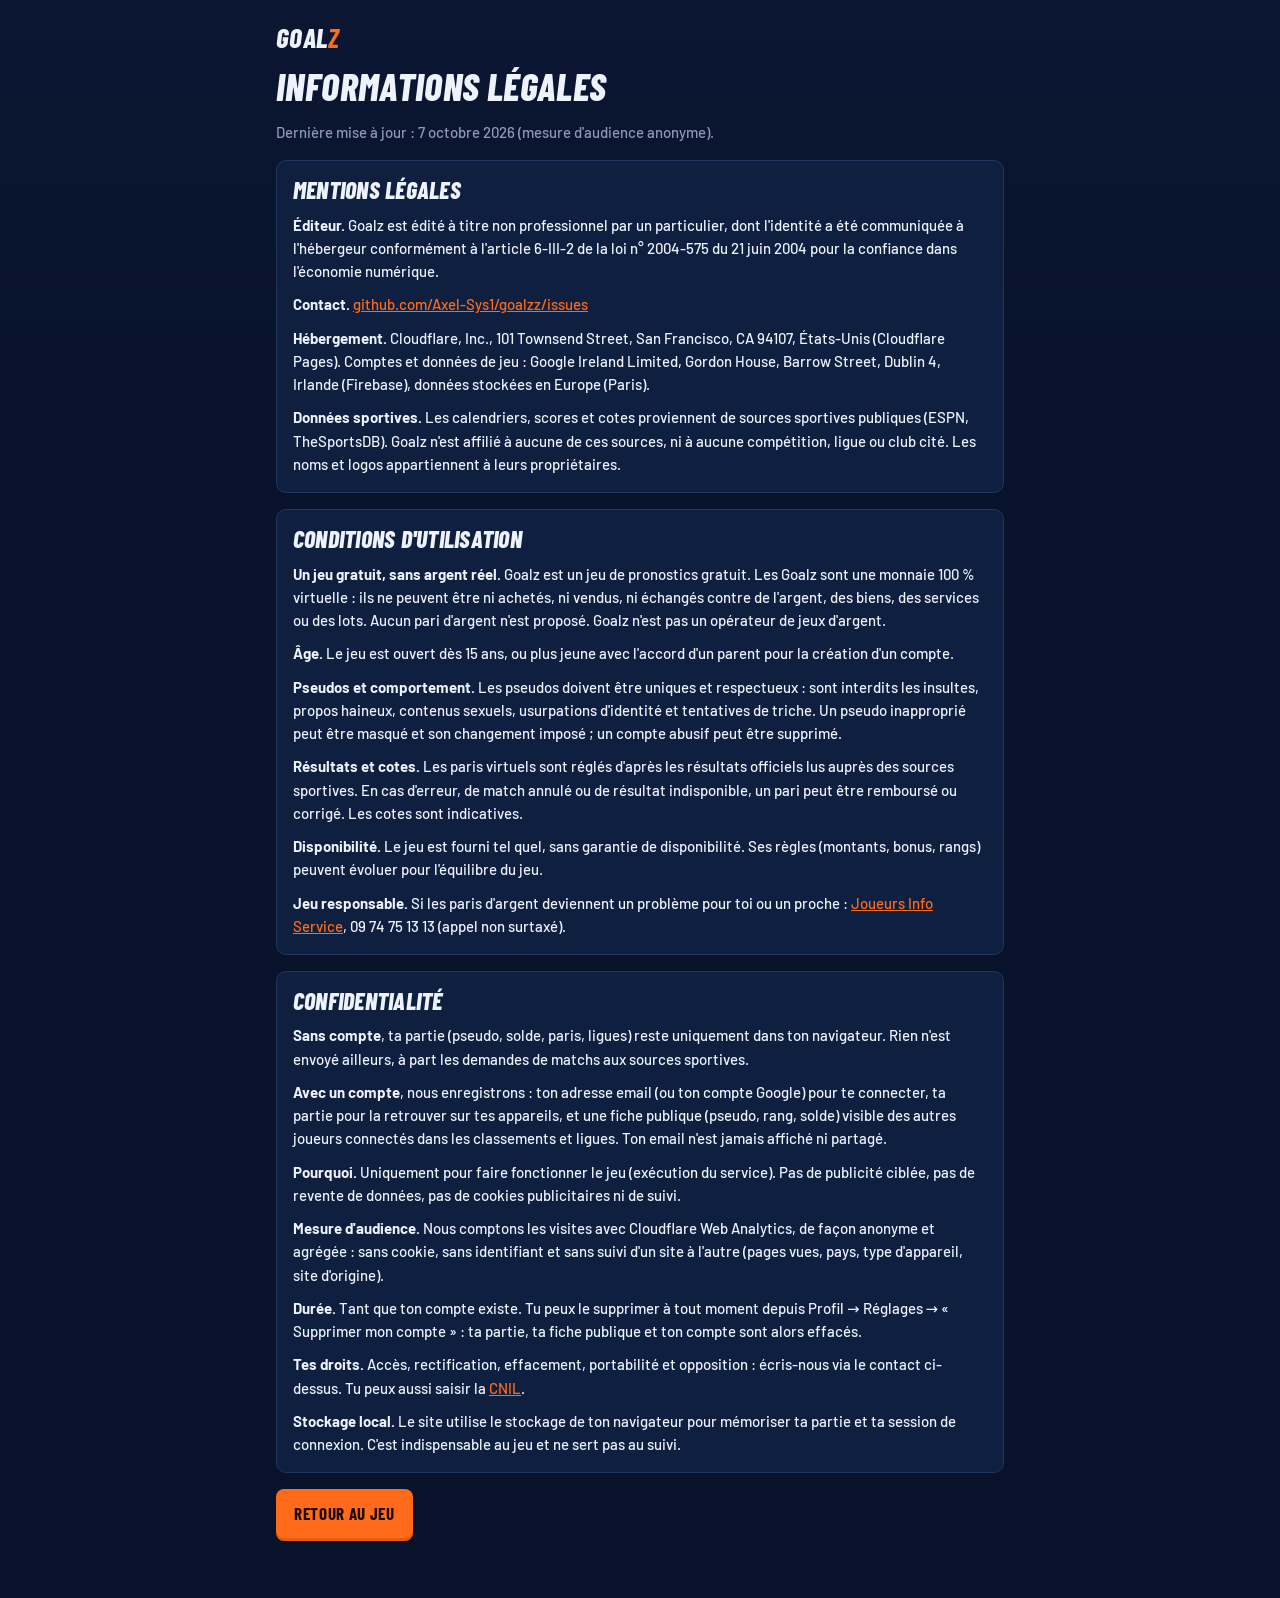
==== legal.html @ facf1507 "Confidentialité : mesure d'audience anonyme (Cloudflare Web Analytics) Co-Authored-By: Claude Opus 5" ====
<!doctype html>
<html lang="fr">
<head>
  <meta charset="utf-8">
  <meta name="viewport" content="width=device-width, initial-scale=1, viewport-fit=cover">
  <meta name="theme-color" content="#08122a">
  <title>Goalz · Mentions légales, conditions et confidentialité</title>
  <meta name="description" content="Mentions légales, conditions d'utilisation et politique de confidentialité de Goalz, le jeu de pronostics sportifs gratuit sans argent réel.">
  <link rel="canonical" href="https://goalzz.pages.dev/legal">
  <link rel="icon" href="icons/icon.svg" type="image/svg+xml">
  <link rel="preconnect" href="https://fonts.googleapis.com">
  <link rel="preconnect" href="https://fonts.gstatic.com" crossorigin>
  <link href="https://fonts.googleapis.com/css2?family=Barlow+Condensed:ital,wght@0,700;0,800;1,800&family=Barlow:wght@400;500;600;700&display=swap" rel="stylesheet">
  <link rel="stylesheet" href="css/styles.css">
</head>
<body>
  <main class="legal-page">
    <a class="logo" href="./" aria-label="Retour au jeu"><span>GOAL<b>Z</b></span></a>

    <h1 class="page-title">Informations légales</h1>
    <p class="muted">Dernière mise à jour : 7 octobre 2026 (mesure d'audience anonyme).</p>

    <section id="mentions" class="card">
      <h2>Mentions légales</h2>
      <p><strong>Éditeur.</strong> Goalz est édité à titre non professionnel par un particulier, dont
        l'identité a été communiquée à l'hébergeur conformément à l'article 6-III-2 de la loi
        n° 2004-575 du 21 juin 2004 pour la confiance dans l'économie numérique.</p>
      <p><strong>Contact.</strong> <a href="https://github.com/Axel-Sys1/goalzz/issues">github.com/Axel-Sys1/goalzz/issues</a></p>
      <p><strong>Hébergement.</strong> Cloudflare, Inc., 101 Townsend Street, San Francisco, CA 94107,
        États-Unis (Cloudflare Pages). Comptes et données de jeu : Google Ireland Limited, Gordon House,
        Barrow Street, Dublin 4, Irlande (Firebase), données stockées en Europe (Paris).</p>
      <p><strong>Données sportives.</strong> Les calendriers, scores et cotes proviennent de sources
        sportives publiques (ESPN, TheSportsDB). Goalz n'est affilié à aucune de ces sources, ni à
        aucune compétition, ligue ou club cité. Les noms et logos appartiennent à leurs propriétaires.</p>
    </section>

    <section id="cgu" class="card">
      <h2>Conditions d'utilisation</h2>
      <p><strong>Un jeu gratuit, sans argent réel.</strong> Goalz est un jeu de pronostics gratuit.
        Les Goalz sont une monnaie 100 % virtuelle : ils ne peuvent être ni achetés, ni vendus, ni
        échangés contre de l'argent, des biens, des services ou des lots. Aucun pari d'argent n'est
        proposé. Goalz n'est pas un opérateur de jeux d'argent.</p>
      <p><strong>Âge.</strong> Le jeu est ouvert dès 15 ans, ou plus jeune avec l'accord d'un
        parent pour la création d'un compte.</p>
      <p><strong>Pseudos et comportement.</strong> Les pseudos doivent être uniques et respectueux :
        sont interdits les insultes, propos haineux, contenus sexuels, usurpations d'identité et
        tentatives de triche. Un pseudo inapproprié peut être masqué et son changement imposé ; un
        compte abusif peut être supprimé.</p>
      <p><strong>Résultats et cotes.</strong> Les paris virtuels sont réglés d'après les résultats
        officiels lus auprès des sources sportives. En cas d'erreur, de match annulé ou de résultat
        indisponible, un pari peut être remboursé ou corrigé. Les cotes sont indicatives.</p>
      <p><strong>Disponibilité.</strong> Le jeu est fourni tel quel, sans garantie de disponibilité.
        Ses règles (montants, bonus, rangs) peuvent évoluer pour l'équilibre du jeu.</p>
      <p><strong>Jeu responsable.</strong> Si les paris d'argent deviennent un problème pour toi ou un
        proche : <a href="https://www.joueurs-info-service.fr">Joueurs Info Service</a>, 09 74 75 13 13
        (appel non surtaxé).</p>
    </section>

    <section id="confidentialite" class="card">
      <h2>Confidentialité</h2>
      <p><strong>Sans compte</strong>, ta partie (pseudo, solde, paris, ligues) reste uniquement dans
        ton navigateur. Rien n'est envoyé ailleurs, à part les demandes de matchs aux sources sportives.</p>
      <p><strong>Avec un compte</strong>, nous enregistrons : ton adresse email (ou ton compte Google)
        pour te connecter, ta partie pour la retrouver sur tes appareils, et une fiche publique
        (pseudo, rang, solde) visible des autres joueurs connectés dans les classements et ligues.
        Ton email n'est jamais affiché ni partagé.</p>
      <p><strong>Pourquoi.</strong> Uniquement pour faire fonctionner le jeu (exécution du service).
        Pas de publicité ciblée, pas de revente de données, pas de cookies publicitaires ni de suivi.</p>
      <p><strong>Mesure d'audience.</strong> Nous comptons les visites avec Cloudflare Web Analytics,
        de façon anonyme et agrégée : sans cookie, sans identifiant et sans suivi d'un site à l'autre
        (pages vues, pays, type d'appareil, site d'origine).</p>
      <p><strong>Durée.</strong> Tant que ton compte existe. Tu peux le supprimer à tout moment depuis
        Profil → Réglages → « Supprimer mon compte » : ta partie, ta fiche publique et ton compte
        sont alors effacés.</p>
      <p><strong>Tes droits.</strong> Accès, rectification, effacement, portabilité et opposition :
        écris-nous via le contact ci-dessus. Tu peux aussi saisir la
        <a href="https://www.cnil.fr">CNIL</a>.</p>
      <p><strong>Stockage local.</strong> Le site utilise le stockage de ton navigateur pour
        mémoriser ta partie et ta session de connexion. C'est indispensable au jeu et ne sert pas au
        suivi.</p>
    </section>

    <p><a class="btn btn-primary" href="./">Retour au jeu</a></p>
  </main>
</body>
</html>
---- css/styles.css ----
/* ===========================================================
   GOALZ · thème violet & jaune, mobile d'abord
   =========================================================== */
:root {
  --bg: #08122a;
  --bg-2: #0b1733;
  --surface: #0f1f40;
  --surface-2: #15284f;
  --surface-3: #1c335f;
  --line: #20365f;
  --line-2: #2d4a7c;
  --text: #edf2fb;
  --muted: #8a9abb;
  --placeholder: #5f7299;
  --accent: #ff6b1a;
  --accent-2: #e85a0c;
  --accent-hover: #ff8746;
  --accent-ink: #1a0800;
  --accent-rgb: 255, 107, 26;
  --accent-soft: rgba(var(--accent-rgb), 0.14);
  --live: #ff3d5a;
  --live-soft: rgba(255, 61, 90, 0.13);
  --info: #5aa8ff;
  --info-soft: rgba(90, 168, 255, 0.13);
  --orange: var(--live);
  --orange-ink: #ffffff;
  --orange-soft: var(--live-soft);
  --green: #3ddc84;
  --red: #ff4d63;
  --red-soft: rgba(255, 77, 99, 0.12);
  --gold: #ffc83d;
  --radius: 10px;
  --radius-sm: 6px;
  --display: 'Barlow Condensed', 'Arial Narrow', system-ui, sans-serif;
  --body: 'Barlow', system-ui, -apple-system, 'Segoe UI', sans-serif;
  --nav-h: 66px;
  --safe-b: env(safe-area-inset-bottom, 0px);
  --ease-out: cubic-bezier(0.2, 0.9, 0.3, 1);
  --ease-back: cubic-bezier(0.3, 1.5, 0.5, 1);
  color-scheme: dark;
}

* { box-sizing: border-box; }
html { -webkit-text-size-adjust: 100%; }
body {
  margin: 0;
  background: var(--bg);
  /* lignes de terrain très discrètes, façon habillage TV */
  background-image:
    linear-gradient(180deg, var(--bg-2), var(--bg) 420px),
    repeating-linear-gradient(-60deg, transparent 0 22px, rgba(255, 255, 255, 0.012) 22px 23px);
  background-attachment: fixed;
  color: var(--text);
  font: 15px/1.45 var(--body);
  font-weight: 500;
  -webkit-font-smoothing: antialiased;
  min-height: 100vh;
}
button, input { font: inherit; color: inherit; }
button { cursor: pointer; }
a { color: inherit; text-decoration: none; }
h1, h2, h3 { font-family: var(--display); font-weight: 800; letter-spacing: 0.01em; margin: 0; line-height: 1.05; }
p { margin: 0; }
svg { flex-shrink: 0; }
.muted { color: var(--muted); }
.grow { flex: 1; min-width: 0; }
.sr-only { position: absolute; width: 1px; height: 1px; overflow: hidden; clip: rect(0 0 0 0); white-space: nowrap; }
.gain { color: var(--green); }
.loss { color: var(--red); }
.eyebrow { font-size: 12px; font-weight: 700; letter-spacing: 0.12em; text-transform: uppercase; color: var(--muted); }
:focus-visible { outline: 2px solid var(--accent); outline-offset: 2px; }

.coin { width: 22px; height: 22px; display: inline-block; vertical-align: middle; filter: drop-shadow(0 1px 2px rgba(0, 0, 0, 0.4)); }
.coin-sm { width: 16px; height: 16px; }
.coin-xs { width: 13px; height: 13px; }

/* ---------- Boutons ---------- */
.btn {
  display: inline-flex; align-items: center; justify-content: center; gap: 8px;
  border: 0; border-radius: 8px; padding: 11px 18px;
  font-weight: 700; font-size: 15px; letter-spacing: 0.01em; transition: transform 0.12s, box-shadow 0.2s, background 0.2s, opacity 0.2s;
}
.btn:active:not(:disabled) { transform: scale(0.97); }
.btn:disabled { opacity: 0.45; cursor: not-allowed; }
.btn svg { width: 18px; height: 18px; }
.btn-primary { background: var(--accent); color: var(--accent-ink); box-shadow: 0 3px 0 var(--accent-2); text-transform: uppercase; font-family: var(--display); font-size: 17px; letter-spacing: 0.04em; }
.btn-primary:active:not(:disabled) { transform: translateY(2px); box-shadow: 0 1px 0 var(--accent-2); }
.btn-primary:hover:not(:disabled) { background: var(--accent-hover); }
.btn-ghost { background: var(--surface-2); border: 1px solid var(--line); }
.btn-ghost:hover { background: var(--surface-3); }
.btn-lg { padding: 14px 22px; font-size: 19px; border-radius: 9px; }
.btn-block { width: 100%; }
.link-btn {
  display: inline-flex; align-items: center; gap: 6px; background: none; border: 0; padding: 6px 8px;
  color: var(--accent); font-weight: 600; font-size: 13px; border-radius: 8px;
}
.link-btn svg { width: 15px; height: 15px; }
.link-btn:hover { background: var(--accent-soft); }
.link-btn.danger { color: var(--red); }
.link-btn.danger:hover { background: var(--red-soft); }
.icon-btn { display: grid; place-items: center; width: 32px; height: 32px; border-radius: 8px; border: 0; background: transparent; color: var(--muted); }
.icon-btn:hover { background: var(--surface-3); color: var(--text); }
.icon-btn svg { width: 18px; height: 18px; }

input {
  width: 100%; background: var(--bg-2); border: 1px solid var(--line); border-radius: 8px;
  padding: 12px 14px; outline: none; transition: border-color 0.2s, box-shadow 0.2s;
}
input:focus { border-color: var(--accent); box-shadow: 0 0 0 3px var(--accent-soft); }
input::placeholder { color: var(--placeholder); }

.card { background: var(--surface); border: 1px solid var(--line); border-radius: var(--radius); padding: 16px; }

/* ---------- En-tête ---------- */
.topbar { position: sticky; top: env(safe-area-inset-top, 0px); z-index: 30; background: rgba(8, 18, 42, 0.94); border-bottom: 2px solid var(--accent); }
@supports (backdrop-filter: blur(10px)) { .topbar { background: rgba(8, 18, 42, 0.82); backdrop-filter: blur(12px); } }
.topbar-inner { max-width: 1160px; margin: 0 auto; display: flex; align-items: center; gap: 16px; padding: 10px 16px; }
.logo { display: flex; align-items: center; gap: 6px; font: italic 800 27px/1 var(--display); letter-spacing: 0.03em; }
.logo svg { width: 26px; height: 26px; color: var(--accent); }
.logo b { color: var(--accent); }
.top-right { margin-left: auto; display: flex; align-items: center; gap: 10px; }
.balance {
  position: relative; display: flex; align-items: center; gap: 7px;
  background: var(--surface-2); border: 1px solid var(--line); border-radius: 8px;
  padding: 5px 12px 5px 7px; font: 700 20px/1 var(--display); letter-spacing: 0.02em;
  font-variant-numeric: tabular-nums;
}
.balance.up { animation: pulse-up 0.9s ease; }
.balance.down { animation: pulse-down 0.6s ease; }
@keyframes pulse-up {
  0% { box-shadow: 0 0 0 0 rgba(var(--accent-rgb), 0.7); border-color: var(--accent); }
  40% { transform: scale(1.08); }
  100% { box-shadow: 0 0 0 14px rgba(var(--accent-rgb), 0); transform: scale(1); }
}
@keyframes pulse-down { 30% { transform: scale(0.95); border-color: var(--line); } }
.float-delta {
  position: absolute; right: 12px; top: 100%; font: 800 18px/1 var(--display); pointer-events: none;
  animation: float-up 1.4s ease forwards;
}
.float-delta.pos { color: var(--green); }
.float-delta.neg { color: var(--muted); }
@keyframes float-up { 0% { opacity: 0; transform: translateY(0); } 15% { opacity: 1; } 100% { opacity: 0; transform: translateY(26px); } }

.bonus-btn {
  position: relative; width: 40px; height: 40px; display: grid; place-items: center;
  border-radius: 8px; border: 1px solid var(--line); background: var(--surface-2); color: var(--muted);
}
.bonus-btn svg { width: 20px; height: 20px; }
.bonus-btn .bonus-dot { display: none; }
.bonus-btn.available { color: var(--gold); border-color: rgba(255, 200, 61, 0.45); animation: wiggle 2.6s ease-in-out infinite; }
.bonus-btn.available .bonus-dot {
  display: block; position: absolute; top: 6px; right: 6px; width: 8px; height: 8px; border-radius: 50%;
  background: var(--orange); box-shadow: 0 0 0 2px var(--surface-2);
}
@keyframes wiggle { 0%, 88%, 100% { transform: rotate(0); } 91% { transform: rotate(-12deg); } 94% { transform: rotate(10deg); } 97% { transform: rotate(-6deg); } }

.freebar {
  text-align: center; font-size: 11px; font-weight: 700; letter-spacing: 0.08em; text-transform: uppercase; color: var(--muted);
  background: var(--bg); padding: 4px 12px;
}

/* ---------- Navigation ---------- */
.nav-top { display: none; }
.nav-bottom {
  position: fixed; left: 0; right: 0; bottom: 0; z-index: 30;
  display: grid; grid-template-columns: repeat(5, 1fr);
  background: rgba(8, 18, 42, 0.97); border-top: 1px solid var(--line);
  padding-bottom: var(--safe-b); height: calc(var(--nav-h) + var(--safe-b));
}
.nav-item {
  display: flex; flex-direction: column; align-items: center; justify-content: center; gap: 4px;
  position: relative; font-size: 11px; font-weight: 700; letter-spacing: 0.04em; text-transform: uppercase; color: var(--muted); transition: color 0.2s;
}
.nav-bottom .nav-item::before {
  content: ''; position: absolute; top: 0; left: 28%; right: 28%; height: 3px; border-radius: 0 0 3px 3px;
  background: var(--accent); transform: scaleX(0); transition: transform 0.25s var(--ease-out);
}
.nav-bottom .nav-item.active::before { transform: scaleX(1); }
.nav-item.active { color: var(--accent); }
.nav-icon { position: relative; display: grid; place-items: center; }
.nav-icon svg { width: 22px; height: 22px; }
.nav-icon.bump { animation: nav-bump 0.45s var(--ease-back); }
@keyframes nav-bump { 40% { transform: scale(1.35) rotate(-8deg); } }
.nav-badge {
  position: absolute; top: -6px; right: -10px; min-width: 18px; height: 18px; padding: 0 5px;
  border-radius: 999px; background: var(--accent); color: var(--accent-ink); font-size: 11px; font-weight: 800;
  display: grid; place-items: center; animation: pop 0.35s cubic-bezier(0.3, 1.6, 0.5, 1);
}
@keyframes pop { from { transform: scale(0.3); } to { transform: scale(1); } }

/* ---------- Mise en page ---------- */
.layout {
  max-width: 1160px; margin: 0 auto; padding: 18px 16px calc(var(--nav-h) + var(--safe-b) + 90px);
  display: grid; gap: 24px; grid-template-columns: minmax(0, 1fr);
}
.aside { display: none; }
.content > * + * { margin-top: 16px; }

.greeting h1 { font: italic 800 34px/1 var(--display); text-transform: uppercase; letter-spacing: 0.01em; }
.greeting h1 b { color: var(--accent); }
.greeting p { margin-top: 4px; }
.page-title { font: italic 800 38px/1 var(--display); text-transform: uppercase; }
.section-title { display: flex; align-items: center; gap: 10px; font: italic 800 22px/1 var(--display); text-transform: uppercase; letter-spacing: 0.02em; margin-top: 26px !important; }
.section-title::before { content: ''; width: 4px; height: 18px; background: var(--accent); transform: skewX(-14deg); }
.section-title:has(.live-dot)::before { display: none; }
.section-row { display: flex; align-items: center; justify-content: space-between; margin-top: 26px !important; }
.section-row .section-title { margin-top: 0 !important; }
.live-dot { width: 9px; height: 9px; border-radius: 50%; background: var(--live); box-shadow: 0 0 0 0 var(--live); animation: live 1.4s infinite; }
@keyframes live { 0% { box-shadow: 0 0 0 0 rgba(255, 61, 90, 0.7); } 100% { box-shadow: 0 0 0 10px rgba(255, 61, 90, 0); } }

/* ---------- Bonus ---------- */
.bonus-card {
  width: 100%; display: flex; align-items: center; gap: 14px; text-align: left;
  padding: 14px 16px; border-radius: var(--radius); border: 1px solid rgba(var(--accent-rgb), 0.45);
  background: linear-gradient(100deg, rgba(var(--accent-rgb), 0.2), var(--surface) 65%);
  position: relative; overflow: hidden;
}
.bonus-card::after {
  content: ''; position: absolute; inset: 0; transform: translateX(-100%);
  background: linear-gradient(100deg, transparent 30%, rgba(255, 255, 255, 0.12) 50%, transparent 70%);
  animation: shine 3.2s ease-in-out infinite;
}
@keyframes shine { 60%, 100% { transform: translateX(100%); } }
.bonus-card strong { display: block; font-size: 15px; }
.bonus-card .muted { font-size: 13px; }
.bonus-gift { width: 44px; height: 44px; border-radius: 8px; display: grid; place-items: center; background: var(--accent); color: var(--accent-ink); }
.bonus-amount { font: 800 22px/1 var(--display); color: var(--gold); display: flex; align-items: center; gap: 5px; }

/* ---------- Filtres ---------- */
.chips { display: flex; gap: 8px; overflow-x: auto; padding: 2px 0 4px; scrollbar-width: none; }
.chips::-webkit-scrollbar { display: none; }
.chip {
  flex-shrink: 0; display: inline-flex; align-items: center; gap: 7px; padding: 8px 14px;
  border-radius: 7px; border: 1px solid var(--line); background: var(--surface); font-weight: 700; font-size: 14px;
  transition: background 0.2s, border-color 0.2s, color 0.2s, transform 0.15s;
}
.chip:hover { border-color: var(--line-2); }
.chip.active { background: var(--accent); border-color: var(--accent); color: var(--accent-ink); animation: pop 0.25s var(--ease-back); }
.chip:active { transform: scale(0.95); }
.chip-count { font-size: 12px; opacity: 0.65; }

/* ---------- Cartes de match ---------- */
.match-grid { display: grid; gap: 12px; grid-template-columns: minmax(0, 1fr); }
.match {
  position: relative; background: var(--surface); border: 1px solid var(--line); border-radius: var(--radius); padding: 14px;
  transition: border-color 0.2s, transform 0.2s var(--ease-out), box-shadow 0.2s;
}
.match::before {
  content: ''; position: absolute; left: -1px; top: 12px; bottom: 12px; width: 3px; border-radius: 0 3px 3px 0;
  background: var(--accent); transform: scaleY(0); transition: transform 0.25s var(--ease-out);
}
.match:hover { border-color: var(--line-2); }
.match.has-pick { border-color: rgba(var(--accent-rgb), 0.55); }
.match.has-pick::before { transform: scaleY(1); }
@media (hover: hover) { .match-upcoming:hover { transform: translateY(-2px); box-shadow: 0 10px 24px -14px rgba(0, 0, 0, 0.7); } }
@keyframes rise { from { opacity: 0; transform: translateY(10px); } to { opacity: 1; transform: none; } }
.enter .match, .enter .bet, .enter .slip-item, .enter .rank-row, .enter .badge, .enter .featured { animation: rise 0.4s var(--ease-out) both; }
.enter .match-grid > :nth-child(2), .enter .rank-list > :nth-child(2), .enter .bet-list > :nth-child(2) { animation-delay: 0.04s; }
.enter .match-grid > :nth-child(3), .enter .rank-list > :nth-child(3), .enter .bet-list > :nth-child(3) { animation-delay: 0.08s; }
.enter .match-grid > :nth-child(n+4), .enter .rank-list > :nth-child(n+4), .enter .bet-list > :nth-child(n+4) { animation-delay: 0.12s; }
.match-live { border-color: rgba(255, 61, 90, 0.4); background: linear-gradient(180deg, var(--live-soft), var(--surface) 55%); }
.match-finished { opacity: 0.85; }
.match-head { display: flex; justify-content: space-between; align-items: center; gap: 10px; font-size: 12px; margin-bottom: 10px; }
.comp { color: var(--muted); font-weight: 600; white-space: nowrap; overflow: hidden; text-overflow: ellipsis; }
.kick { color: var(--text); font-weight: 600; font-variant-numeric: tabular-nums; white-space: nowrap; }
.live-pill, .done-pill, .status-pill {
  font-size: 10px; font-weight: 800; letter-spacing: 0.08em; padding: 3px 8px; border-radius: 4px; white-space: nowrap; text-transform: uppercase;
}
.live-pill { background: var(--live); color: #fff; animation: blink 1.6s ease-in-out infinite; }
@keyframes blink { 50% { opacity: 0.55; } }
.done-pill { background: var(--surface-3); color: var(--muted); }
.match-body { display: flex; align-items: center; gap: 12px; margin-bottom: 12px; }
.teams { flex: 1; min-width: 0; display: grid; gap: 7px; }
.team { display: flex; align-items: center; gap: 9px; font-weight: 600; font-size: 15px; }
.team span { white-space: nowrap; overflow: hidden; text-overflow: ellipsis; }
.team .dot { width: 10px; height: 10px; border-radius: 3px; flex-shrink: 0; box-shadow: 0 0 0 2px rgba(255, 255, 255, 0.06); }
.match-finished .team { color: var(--muted); }
.match-finished .team.is-winner { color: var(--text); }
.score { display: grid; gap: 7px; font: 800 20px/1 var(--display); text-align: right; font-variant-numeric: tabular-nums; }
.score-tennis { font: 700 15px/1.2 var(--display); color: var(--text); max-width: 45%; white-space: pre-wrap; text-align: right; }
.live-clock { font-size: 12px; font-weight: 700; color: var(--live); font-variant-numeric: tabular-nums; white-space: nowrap; }

.odds { display: grid; gap: 8px; }
.odds.cols-2 { grid-template-columns: 1fr 1fr; }
.odds.cols-3 { grid-template-columns: 1fr 1fr 1fr; }
.odd {
  display: flex; justify-content: space-between; align-items: center; gap: 6px;
  position: relative; overflow: hidden;
  padding: 10px 12px; border-radius: 7px; border: 1px solid var(--line); background: var(--surface-2);
  transition: background 0.15s, border-color 0.15s, transform 0.12s var(--ease-out), box-shadow 0.2s;
}
.odd:hover:not(:disabled) { border-color: rgba(var(--accent-rgb), 0.5); background: var(--surface-3); }
.odd:active:not(:disabled) { transform: scale(0.94); }
.odd:disabled { cursor: default; opacity: 0.55; }
.odd-label { font-size: 12px; font-weight: 700; color: var(--muted); letter-spacing: 0.03em; }
.odd-val { font: 800 19px/1 var(--display); color: var(--text); font-variant-numeric: tabular-nums; }
.odd.selected { background: var(--accent); border-color: var(--accent); box-shadow: inset 0 -3px 0 var(--accent-2); }
/* Sélection d'une cote : rebond, onde et reflet */
.odd.just-picked { animation: odd-pick 0.5s var(--ease-back); }
.odd.just-picked::before {
  content: ''; position: absolute; inset: 0; border-radius: inherit; pointer-events: none;
  box-shadow: 0 0 0 0 rgba(var(--accent-rgb), 0.7); animation: odd-ring 0.6s var(--ease-out) forwards;
}
.odd.just-picked::after {
  content: ''; position: absolute; top: 0; bottom: 0; left: -60%; width: 50%; pointer-events: none;
  background: linear-gradient(100deg, transparent, rgba(255, 255, 255, 0.55), transparent);
  transform: skewX(-20deg); animation: odd-shine 0.55s ease-out 0.05s forwards;
}
.odd.just-unpicked { animation: odd-unpick 0.3s ease; }
@keyframes odd-pick { 0% { transform: scale(0.88); } 55% { transform: scale(1.07); } 100% { transform: scale(1); } }
@keyframes odd-ring { to { box-shadow: 0 0 0 12px rgba(var(--accent-rgb), 0); } }
@keyframes odd-shine { to { left: 120%; } }
@keyframes odd-unpick { 40% { transform: scale(0.92); } }
.odd.selected .odd-label, .odd.selected .odd-val { color: var(--accent-ink); }
.odd.won:disabled { opacity: 1; border-color: var(--green); background: rgba(61, 220, 132, 0.12); }
.odd.won .odd-val { color: var(--green); }

/* ---------- Pastille envoyée au panier ---------- */
.fly-chip {
  position: fixed; z-index: 80; left: 0; top: 0; pointer-events: none;
  padding: 6px 10px; border-radius: 7px; background: var(--accent); color: var(--accent-ink);
  font: 800 16px/1 var(--display); box-shadow: 0 8px 20px -6px rgba(0, 0, 0, 0.6);
}

/* ---------- Barre panier (mobile) ---------- */
.slipbar {
  position: fixed; z-index: 25; left: 12px; right: 12px; bottom: calc(var(--nav-h) + var(--safe-b) + 10px);
  display: flex; align-items: center; gap: 12px; padding: 12px 14px; border-radius: 10px;
  background: var(--accent); color: var(--accent-ink); font-weight: 700;
  box-shadow: 0 3px 0 var(--accent-2), 0 12px 28px -8px rgba(0, 0, 0, 0.6);
  animation: slide-up 0.35s var(--ease-back);
}
.slipbar.no-enter { animation: none; }
.slipbar.bump { animation: bump 0.35s var(--ease-back); }
.slipbar-count.bump { animation: nav-bump 0.45s var(--ease-back); }
@keyframes slide-up { from { transform: translateY(120%); } to { transform: none; } }
@keyframes bump { 45% { transform: scale(1.04) translateY(-3px); } }
.slipbar-count { width: 28px; height: 28px; border-radius: 6px; background: var(--accent-ink); color: var(--accent); display: grid; place-items: center; font-weight: 800; }
.slipbar-gain { display: flex; align-items: center; gap: 5px; font: 800 18px/1 var(--display); }
.slipbar svg:last-child { width: 18px; height: 18px; }

/* ---------- Panier ---------- */
.slip-head { display: flex; align-items: center; justify-content: space-between; margin-bottom: 12px; }
.slip-head h2 { font: italic 800 28px/1 var(--display); text-transform: uppercase; display: flex; align-items: center; gap: 8px; }
.count { font: 800 14px/1 var(--body); font-style: normal; background: var(--accent); color: var(--accent-ink); border-radius: 5px; padding: 3px 8px; }
.slip-items { display: grid; gap: 10px; }
.slip-item { position: relative; background: var(--surface); border: 1px solid var(--line); border-left: 3px solid var(--accent); border-radius: 8px; padding: 12px; }
.slip-item.is-new { animation: slip-in 0.45s var(--ease-back); }
.slip-item.is-new .slip-odd { animation: odd-pick 0.5s var(--ease-back) 0.1s both; }
@keyframes slip-in { from { opacity: 0; transform: translateX(30px) scale(0.96); background: rgba(var(--accent-rgb), 0.25); } }
.slip-item.expired { opacity: 0.6; border-style: dashed; }
.slip-top { display: flex; align-items: flex-start; gap: 10px; }
.slip-match { font-size: 12px; color: var(--muted); white-space: nowrap; overflow: hidden; text-overflow: ellipsis; }
.slip-pick { font-weight: 700; margin-top: 2px; }
.slip-odd { font: 800 22px/1 var(--display); color: var(--accent); padding-top: 2px; }
.stake-row { display: flex; gap: 8px; margin-top: 12px; align-items: stretch; flex-wrap: wrap; }
.stake-input { position: relative; flex: 1 1 110px; }
.stake-input input.bumped { animation: stake-bump 0.35s var(--ease-back); border-color: var(--accent); }
@keyframes stake-bump { 40% { transform: scale(1.04); } }
.stake-input input { padding: 10px 36px 10px 12px; font: 700 18px/1 var(--display); font-variant-numeric: tabular-nums; }
.stake-input .coin { position: absolute; right: 12px; top: 50%; transform: translateY(-50%); }
.quick { display: flex; gap: 6px; flex: 1 1 200px; }
.quick button {
  flex: 1; border-radius: 6px; border: 1px solid var(--line); background: var(--surface-2);
  font-size: 13px; font-weight: 700; padding: 8px 4px; transition: transform 0.12s, border-color 0.15s, color 0.15s;
}
.quick button:active { transform: scale(0.92); }
.quick button:hover { border-color: rgba(var(--accent-rgb), 0.5); color: var(--accent); }
.gain-line { display: flex; justify-content: space-between; align-items: center; margin-top: 10px; font-size: 13px; }
.gain-line .gain { font: 800 18px/1 var(--display); }
.warn { color: var(--live); font-size: 13px; margin-top: 8px; }
.slip-foot { margin-top: 14px; padding: 14px; border-radius: 10px; background: var(--surface-2); border: 1px solid var(--line); display: grid; gap: 8px; }
.slip-sum { display: flex; justify-content: space-between; align-items: center; font-size: 14px; }
.slip-sum strong { display: flex; align-items: center; gap: 5px; font: 700 18px/1 var(--display); }
.slip-sum.big strong { font-size: 26px; }
.slip-modes { margin-bottom: 12px; }
.combo-box { display: grid; gap: 8px; padding-bottom: 10px; border-bottom: 1px solid var(--line); }
.combo-odds { color: var(--accent); font-size: 24px !important; }
.combo-rule { margin: 0; font-size: 12px; }
.combo-legs { list-style: none; margin: 10px 0 0; padding: 0; display: grid; gap: 6px; }
.leg { display: flex; align-items: center; gap: 10px; padding: 8px 10px; border-radius: 7px; background: var(--surface-2); font-size: 13px; }
.leg-lost { background: var(--red-soft); }
.leg-won { background: rgba(61, 220, 132, 0.12); }
.leg-void { opacity: 0.7; }
.leg-icon { width: 18px; height: 18px; border-radius: 50%; display: grid; place-items: center; flex-shrink: 0; background: var(--surface-3); color: var(--muted); }
.leg-icon svg { width: 11px; height: 11px; }
.leg-won .leg-icon { background: var(--green); color: #04210f; }
.leg-lost .leg-icon { background: var(--red); color: #2a0006; }
.leg .grow { display: grid; gap: 2px; min-width: 0; }
.leg-match { color: var(--muted); white-space: nowrap; overflow: hidden; text-overflow: ellipsis; }
.leg-pick { font-weight: 600; }
.leg .at, .bet-combo .bet-pick .at { color: var(--accent); font: 700 16px/1 var(--display); }
.bet-combo .bet-pick { margin-top: 10px; }
.slip-error { color: var(--red); font-size: 13px; font-weight: 600; }
.slip-foot .btn { margin-top: 4px; }
.slip-page { max-width: 620px; }

/* ---------- Vide ---------- */
.empty { text-align: center; padding: 32px 16px; border: 1px dashed var(--line-2); border-radius: var(--radius); display: grid; gap: 8px; justify-items: center; }
.empty .btn { margin-top: 8px; }
.empty-icon { width: 54px; height: 54px; border-radius: 10px; display: grid; place-items: center; background: var(--surface-2); color: var(--muted); margin-bottom: 4px; }
.empty-icon svg { width: 28px; height: 28px; }

/* ---------- Mes paris ---------- */
.stat-row { display: grid; grid-template-columns: repeat(3, 1fr); gap: 10px; }
.stat-row-4 { grid-template-columns: repeat(2, 1fr); }
.stat { background: var(--surface); border: 1px solid var(--line); border-top: 2px solid var(--accent); border-radius: 8px; padding: 12px; display: grid; gap: 4px; }
.stat .muted { font-size: 11px; font-weight: 700; letter-spacing: 0.06em; text-transform: uppercase; }
.stat strong { font: italic 800 28px/1 var(--display); }
.tabs { display: flex; gap: 4px; padding: 4px; background: var(--surface); border: 1px solid var(--line); border-radius: 9px; }
.tab { flex: 1; border: 0; background: transparent; padding: 9px 8px; border-radius: 6px; font-weight: 700; font-size: 14px; transition: background 0.2s, color 0.2s; color: var(--muted); display: flex; align-items: center; justify-content: center; gap: 6px; }
.tab.active { background: var(--surface-3); color: var(--text); box-shadow: inset 0 -2px 0 var(--accent); }
.tab-count { font-size: 12px; background: var(--bg-2); border-radius: 999px; padding: 1px 7px; }
.tab.active .tab-count { background: var(--accent); color: var(--accent-ink); font-weight: 700; }
.ff-card { display: flex; align-items: center; gap: 12px; padding: 12px 14px; border-radius: 9px; background: var(--info-soft); border: 1px solid rgba(90, 168, 255, 0.3); }
.ff-card strong { display: block; font-size: 14px; }
.ff-card .muted { font-size: 13px; }
.ff-card .btn { padding: 9px 12px; white-space: nowrap; }
.bet-list { display: grid; gap: 10px; }
.bet { background: var(--surface); border: 1px solid var(--line); border-left: 4px solid var(--line); border-radius: 8px; padding: 12px 14px; }
.bet-pending { border-left-color: var(--info); }
.bet-won { border-left-color: var(--green); background: linear-gradient(90deg, rgba(61, 220, 132, 0.1), var(--surface) 45%); }
.bet-lost { border-left-color: var(--red); }
.bet-head { display: flex; justify-content: space-between; align-items: center; gap: 8px; font-size: 12px; }
.bet-right { display: flex; gap: 8px; align-items: center; }
.bet-pending .status-pill { background: var(--info-soft); color: var(--info); }
.bet-won .status-pill { background: var(--green); color: #04210f; }
.bet-lost .status-pill { background: var(--red-soft); color: var(--red); }
.bet-match { display: flex; justify-content: space-between; gap: 10px; margin-top: 8px; font-size: 13px; color: var(--muted); }
.bet-score { font: 700 15px/1.2 var(--display); color: var(--text); white-space: nowrap; }
.bet-pick { font-weight: 700; margin-top: 3px; }
.bet-pick .at { color: var(--accent); font-family: var(--display); font-size: 17px; }
.bet-nums { display: flex; justify-content: space-between; margin-top: 10px; padding-top: 10px; border-top: 1px solid var(--line); }
.bet-nums > div { display: grid; gap: 2px; }
.bet-nums .right { text-align: right; justify-items: end; }
.bet-nums .muted { font-size: 12px; }
.bet-nums strong { font: 800 19px/1 var(--display); display: flex; align-items: center; gap: 4px; }

/* ---------- Classement ---------- */
.my-rank-card {
  display: flex; align-items: center; gap: 16px;
  background: radial-gradient(260px 160px at 0% 50%, color-mix(in srgb, var(--rank-color) 22%, transparent), transparent 70%), var(--surface);
  border-color: color-mix(in srgb, var(--rank-color) 45%, var(--line));
}
.my-rank-name { margin: 2px 0 8px; font: 800 30px/1 var(--display); text-transform: uppercase; letter-spacing: 0.03em; color: var(--rank-color); }
.rr-bar { height: 8px; border-radius: 99px; background: var(--surface-3); overflow: hidden; }
.rr-bar span { display: block; height: 100%; border-radius: inherit; background: var(--rank-color); box-shadow: 0 0 12px var(--rank-color); }
.rr-text { display: block; margin-top: 6px; font-size: 13px; }
.rank-emblem { width: 34px; height: 38px; flex-shrink: 0; filter: drop-shadow(0 0 6px color-mix(in srgb, currentColor 45%, transparent)); }
.rank-emblem-lg { width: 76px; height: 86px; }
.rank-help summary { cursor: pointer; font-weight: 600; }
.rank-help p { margin: 10px 0 0; font-size: 13px; line-height: 1.5; }
.ladder { display: grid; grid-template-columns: repeat(auto-fill, minmax(62px, 1fr)); gap: 8px; margin-top: 12px; }
.ladder-step { display: grid; justify-items: center; gap: 4px; font-size: 11px; color: var(--muted); }
.rank-list { list-style: none; padding: 0; margin: 0; display: grid; gap: 6px; }
.rank-row { display: flex; align-items: center; gap: 12px; padding: 10px 12px; border-radius: 8px; background: var(--surface); border: 1px solid var(--line); }
.rank-row { background: linear-gradient(90deg, color-mix(in srgb, var(--rank-color) 10%, transparent), var(--surface) 55%); }
.rank-who { display: grid; gap: 3px; min-width: 0; }
.rank-tier { font: 700 13px/1 var(--display); text-transform: uppercase; letter-spacing: 0.05em; color: var(--rank-color); }
.rank-score { display: grid; justify-items: end; gap: 3px; white-space: nowrap; }
.rank-score strong { font: 700 18px/1 var(--display); font-variant-numeric: tabular-nums; }
.rank-score small { font-size: 12px; color: var(--muted); }
.rank-score .muted { display: flex; align-items: center; gap: 3px; font-size: 12px; font-variant-numeric: tabular-nums; }
.rank-row.me { border-color: var(--accent); box-shadow: 0 0 0 1px var(--accent) inset; }
.rank-pos { width: 24px; text-align: center; font: italic 800 20px/1 var(--display); color: var(--muted); }
.rank-name { display: flex; align-items: center; gap: 6px; font-weight: 600; white-space: nowrap; overflow: hidden; text-overflow: ellipsis; }
.amount { display: flex; align-items: center; gap: 5px; font: 700 18px/1 var(--display); font-variant-numeric: tabular-nums; }
.avatar {
  width: 34px; height: 34px; border-radius: 7px; display: grid; place-items: center; flex-shrink: 0;
  background: var(--accent); color: var(--accent-ink); font: italic 800 18px/1 var(--display);
}
.avatar.bot { background: var(--surface-3); font-size: 16px; }
.avatar-lg { width: 60px; height: 60px; border-radius: 10px; font-size: 32px; }
.tag { font-size: 10px; font-weight: 800; letter-spacing: 0.06em; text-transform: uppercase; padding: 2px 6px; border-radius: 4px; background: var(--accent); color: var(--accent-ink); }
.tag-muted { background: var(--surface-3); color: var(--muted); }

.league-forms { display: grid; gap: 10px; }
.form-inline { display: grid; gap: 8px; }
.form-inline label { font-weight: 700; font-size: 14px; }
.input-row { display: flex; gap: 8px; }
.input-row .btn { flex-shrink: 0; }
.code-input { text-transform: uppercase; letter-spacing: 0.2em; font-weight: 700; }
.league { display: grid; gap: 12px; }
.league-head { display: flex; align-items: center; gap: 12px; }
.league-head h3 { font: italic 800 24px/1 var(--display); text-transform: uppercase; }
.league-head .muted { font-size: 13px; }
.code-chip {
  display: inline-flex; align-items: center; gap: 6px; border: 1px dashed rgba(var(--accent-rgb), 0.5);
  background: var(--accent-soft); color: var(--accent); border-radius: 7px; padding: 7px 10px;
  font: 800 17px/1 var(--display); letter-spacing: 0.14em;
}
.code-chip svg { width: 15px; height: 15px; }
.league .link-btn { justify-self: start; }

/* ---------- Profil ---------- */
.profile-hero { display: flex; align-items: center; gap: 14px; flex-wrap: wrap; }
.profile-hero h1 { font: italic 800 32px/1 var(--display); text-transform: uppercase; }
.profile-hero .muted { font-size: 13px; }
.profile-balance { display: flex; align-items: center; gap: 7px; font: italic 800 32px/1 var(--display); color: var(--text); }
.profile-balance .coin { width: 28px; height: 28px; }
.badge-grid { display: grid; grid-template-columns: repeat(2, 1fr); gap: 10px; }
.badge {
  display: grid; gap: 4px; justify-items: center; text-align: center; padding: 14px 10px;
  border-radius: 9px; border: 1px solid var(--line); background: var(--surface);
}
.badge strong { font-size: 14px; }
.badge .muted { font-size: 12px; line-height: 1.35; }
.badge-icon {
  width: 48px; height: 48px; display: grid; place-items: center; margin-bottom: 4px;
  clip-path: polygon(50% 0, 100% 25%, 100% 75%, 50% 100%, 0 75%, 0 25%);
  background: var(--accent); color: var(--accent-ink);
}
.badge-icon svg { width: 24px; height: 24px; }
.badge.locked .badge-icon { background: var(--surface-3); color: var(--muted); }
.badge.locked strong { color: var(--muted); }
.badge.unlocked { border-color: rgba(var(--accent-rgb), 0.45); background: linear-gradient(180deg, rgba(var(--accent-rgb), 0.1), var(--surface) 60%); }
.disclaimer h2 { font: italic 800 20px/1.1 var(--display); text-transform: uppercase; margin-bottom: 6px; }
.disclaimer p { font-size: 14px; }
.profile-actions { display: flex; justify-content: space-between; align-items: center; flex-wrap: wrap; gap: 10px; }

/* ---------- Onboarding ---------- */
.onboarding { min-height: 100vh; display: grid; place-items: center; padding: 24px 16px; position: relative; overflow: hidden; }
.hero-glow {
  position: absolute; inset: -20%; pointer-events: none;
  background:
    linear-gradient(115deg, transparent 0 58%, rgba(var(--accent-rgb), 0.16) 58% 61%, transparent 61% 64%, rgba(var(--accent-rgb), 0.08) 64% 66%, transparent 66%);
  animation: drift 14s ease-in-out infinite alternate;
}
@keyframes drift { to { transform: translate(3%, -3%) scale(1.05); } }
.onboarding-card { position: relative; width: 100%; max-width: 420px; display: grid; gap: 18px; text-align: center; }
.brand-big { display: flex; align-items: center; justify-content: center; gap: 10px; font: italic 800 70px/1 var(--display); letter-spacing: 0.02em; }
.brand-big svg { width: 58px; height: 58px; color: var(--accent); animation: spin-in 0.9s cubic-bezier(0.2, 1.3, 0.4, 1); }
.brand-big b { color: var(--accent); }
@keyframes spin-in { from { transform: rotate(-200deg) scale(0.4); opacity: 0; } }
.tagline { color: var(--muted); font-size: 16px; }
.free-pill { justify-self: center; padding: 6px 12px; border-radius: 5px; font-weight: 700; font-size: 12px; letter-spacing: 0.08em; text-transform: uppercase; color: var(--muted); border: 1px solid var(--line-2); }
.register { display: grid; gap: 10px; text-align: left; background: var(--surface); border: 1px solid var(--line); border-top: 3px solid var(--accent); border-radius: 10px; padding: 18px; }
.register label { font-weight: 700; }
.register input { font-size: 17px; padding: 14px; }
.profiles { display: grid; gap: 8px; text-align: left; }
.profile-row { display: flex; align-items: center; gap: 12px; padding: 10px 12px; border-radius: 8px; border: 1px solid var(--line); background: var(--surface); text-align: left; font-weight: 600; }
.profile-row:hover { border-color: rgba(var(--accent-rgb), 0.5); }
.fineprint { font-size: 12px; color: var(--muted); }

/* ---------- Toasts ---------- */
#toasts {
  position: fixed; z-index: 60; top: 12px; left: 50%; transform: translateX(-50%);
  width: min(440px, calc(100vw - 24px)); display: grid; gap: 8px; pointer-events: none;
}
.toast {
  padding: 12px 16px; border-radius: 8px; font-weight: 600; font-size: 14px;
  background: var(--surface-3); border: 1px solid var(--line); border-left: 4px solid var(--line-2); box-shadow: 0 12px 30px rgba(0, 0, 0, 0.45);
  animation: toast-in 0.35s cubic-bezier(0.2, 1.3, 0.4, 1);
}
.toast.out { animation: toast-out 0.3s ease forwards; }
.toast-win { background: var(--surface-3); border-color: var(--green); border-left-color: var(--green); }
.toast-success { border-left-color: var(--accent); }
.toast-error { border-color: var(--red); border-left-color: var(--red); color: #ffd6db; }
.toast-loss { color: #d8dee7; }
@keyframes toast-in { from { opacity: 0; transform: translateY(-14px) scale(0.96); } }
@keyframes toast-out { to { opacity: 0; transform: translateY(-10px); } }

/* ---------- Confettis & badge ---------- */
.confetti { position: fixed; inset: 0; width: 100vw; height: 100vh; pointer-events: none; z-index: 70; }
.badge-overlay {
  position: fixed; inset: 0; z-index: 65; display: grid; place-items: center; padding: 20px;
  background: rgba(4, 7, 10, 0.75); backdrop-filter: blur(6px); animation: fade 0.25s ease;
}
.badge-overlay.out { animation: fade 0.25s ease reverse forwards; }
@keyframes fade { from { opacity: 0; } }
.badge-pop {
  position: relative; overflow: hidden; width: min(360px, 100%); padding: 30px 24px 24px; border-radius: 24px; text-align: center;
  background: var(--surface); border: 1px solid var(--line-2); border-top: 4px solid var(--accent);
  box-shadow: 0 30px 60px -20px rgba(0, 0, 0, 0.8); display: grid; gap: 8px; justify-items: center;
  animation: badge-in 0.6s cubic-bezier(0.2, 1.4, 0.4, 1);
}
@keyframes badge-in { from { transform: scale(0.5) rotate(-6deg); opacity: 0; } }
.badge-rays {
  position: absolute; top: -120px; left: 50%; width: 360px; height: 360px; margin-left: -180px; pointer-events: none;
  background: repeating-conic-gradient(rgba(var(--accent-rgb), 0.1) 0 10deg, transparent 10deg 20deg);
  mask-image: radial-gradient(circle, #000 20%, transparent 65%);
  -webkit-mask-image: radial-gradient(circle, #000 20%, transparent 65%);
  animation: rays 12s linear infinite;
}
@keyframes rays { to { transform: rotate(360deg); } }
.badge-pop-icon { position: relative; width: 84px; height: 84px; display: grid; place-items: center; clip-path: polygon(50% 0, 100% 25%, 100% 75%, 50% 100%, 0 75%, 0 25%); background: var(--accent); color: var(--accent-ink); animation: badge-bounce 1s cubic-bezier(0.2, 1.6, 0.4, 1) 0.15s both; }
.badge-pop-icon svg { width: 42px; height: 42px; }
@keyframes badge-bounce { from { transform: scale(0) rotate(-30deg); } }
.badge-pop .eyebrow { color: var(--accent); position: relative; }
.badge-pop h2 { font: italic 800 34px/1 var(--display); text-transform: uppercase; position: relative; }
.badge-pop p.muted { position: relative; }
.badge-pop .btn { margin-top: 12px; min-width: 60%; position: relative; }


/* ---------- Vrais matchs ---------- */
.mode-switch { display: grid; grid-template-columns: 1fr 1fr; gap: 8px; }
.mode {
  display: flex; align-items: center; gap: 10px; text-align: left; padding: 10px 12px;
  border-radius: 9px; border: 1px solid var(--line); background: var(--surface); transition: border-color 0.2s, background 0.2s, transform 0.15s;
}
.mode strong { display: block; font-size: 14px; }
.mode small { display: block; font-size: 12px; color: var(--muted); }
.mode-icon { width: 34px; height: 34px; border-radius: 7px; display: grid; place-items: center; background: var(--surface-3); color: var(--muted); transition: background 0.2s, color 0.2s; }
.mode-icon svg { width: 19px; height: 19px; }
.mode.active .mode-icon { background: var(--accent); color: var(--accent-ink); }
.mode:active { transform: scale(0.97); }
.mode:hover { border-color: var(--line-2); }
.mode.active { border-color: var(--accent); background: var(--surface-2); box-shadow: 0 0 0 1px var(--accent) inset; }
.day-chips { display: flex; gap: 6px; overflow-x: auto; scrollbar-width: none; padding: 2px 0 4px; margin-top: 22px !important; }
.day-chips::-webkit-scrollbar { display: none; }
.day-chip {
  flex-shrink: 0; padding: 8px 14px; border-radius: 6px; border: 1px solid var(--line); background: transparent;
  font-weight: 700; font-size: 14px; color: var(--muted); text-transform: capitalize; transition: background 0.2s, color 0.2s;
}
.day-chip.active { background: var(--surface-3); color: var(--text); border-color: var(--line-2); box-shadow: inset 0 -2px 0 var(--accent); }
.comp-group { margin-top: 18px !important; }
.comp-title { display: flex; align-items: center; gap: 10px; font: 700 19px/1.1 var(--display); text-transform: uppercase; letter-spacing: 0.02em; margin-bottom: 10px; }
.comp-logo { width: 24px; height: 24px; object-fit: contain; }
.comp-emoji { font-size: 18px; }
.comp-count { font: 700 12px/1 var(--body); color: var(--muted); background: var(--surface-2); border-radius: 4px; padding: 3px 7px; }
.logo-img { width: 24px; height: 24px; object-fit: contain; flex-shrink: 0; filter: drop-shadow(0 1px 2px rgba(0, 0, 0, 0.35)); }
.logo-sm { width: 16px; height: 16px; vertical-align: -3px; }

/* ---------- Match à la une ---------- */
.featured {
  position: relative; overflow: hidden; padding: 16px; border-radius: 12px;
  border: 1px solid var(--line-2);
  background:
    linear-gradient(115deg, transparent 0 70%, rgba(var(--accent-rgb), 0.12) 70% 73%, transparent 73% 76%, rgba(var(--accent-rgb), 0.06) 76% 78%, transparent 78%),
    linear-gradient(180deg, var(--surface-2), var(--surface));
}
.featured-head { display: flex; justify-content: space-between; align-items: center; font-size: 12px; }
.featured-tag { display: inline-block; margin-left: -16px; padding: 5px 14px 5px 16px; background: var(--accent); color: var(--accent-ink); font: italic 800 14px/1 var(--display); letter-spacing: 0.06em; text-transform: uppercase; clip-path: polygon(0 0, 100% 0, calc(100% - 10px) 100%, 0 100%); }
.ft-teams { display: grid; grid-template-columns: 1fr auto 1fr; align-items: center; gap: 8px; margin: 16px 0 6px; }
.ft-team { display: grid; justify-items: center; gap: 8px; text-align: center; min-width: 0; }
.ft-team strong { font: italic 800 21px/1.05 var(--display); text-transform: uppercase; letter-spacing: 0.01em; overflow-wrap: anywhere; }
.logo-xl { width: 56px; height: 56px; filter: drop-shadow(0 6px 14px rgba(0, 0, 0, 0.5)); }
.ft-team .dot { width: 56px; height: 56px; border-radius: 16px; }
.ft-vs { font: italic 800 18px/1 var(--display); color: var(--accent); padding: 6px 4px; }
.ft-comp { margin: 0 0 14px; text-align: center; font-size: 12px; color: var(--muted); }
.featured .odd { padding-block: 12px; }

/* ---------- Comment jouer ---------- */
.howto { list-style: none; margin: 0; padding: 0; display: grid; grid-template-columns: repeat(3, 1fr); gap: 8px; }
.howto li {
  display: grid; justify-items: center; gap: 6px; padding: 12px 8px; text-align: center; font-size: 12px; font-weight: 700;
  background: var(--surface); border: 1px solid var(--line); border-radius: 8px;
}
.howto span {
  width: 26px; height: 26px; display: grid; place-items: center; border-radius: 5px; transform: skewX(-10deg);
  background: var(--accent); color: var(--accent-ink); font: italic 800 16px/1 var(--display);
}
.section-note { font: 600 12px/1 var(--body); text-transform: none; }
.slip-match .dot, .bet-teams .dot, .leg-match .dot { display: inline-block; width: 8px; height: 8px; border-radius: 3px; vertical-align: middle; background: var(--muted); }
.team .record { color: var(--muted); font-size: 11px; font-weight: 500; flex-shrink: 0; }
.soon-pill { font-size: 10px; font-weight: 800; letter-spacing: 0.08em; padding: 3px 8px; border-radius: 4px; background: var(--surface-3); color: var(--muted); white-space: nowrap; }
.est { color: var(--muted); font-style: italic; font-weight: 500; }
.score-text { font: 700 15px/1.25 var(--display); max-width: 45%; text-align: right; }
.skeletons { display: grid; gap: 12px; margin-top: 18px !important; }
.skeleton {
  height: 132px; border-radius: var(--radius); border: 1px solid var(--line);
  background: linear-gradient(100deg, var(--surface) 30%, var(--surface-2) 50%, var(--surface) 70%);
  background-size: 300% 100%; animation: shimmer 1.4s ease-in-out infinite;
}
@keyframes shimmer { from { background-position: 100% 0; } to { background-position: 0 0; } }
.feed-credit { font-size: 12px; color: var(--muted); margin-top: 28px !important; }
.feed-credit .link-btn { font-size: 12px; padding: 2px 6px; }
.feed-error { border-color: rgba(255, 84, 104, 0.4); }

@media (max-width: 639px) { .hide-sm { display: none; } }

/* ---------- Tablette ---------- */
@media (min-width: 640px) {
  .match-grid { grid-template-columns: repeat(2, minmax(0, 1fr)); }
  .badge-grid { grid-template-columns: repeat(3, 1fr); }
  .stat-row-4 { grid-template-columns: repeat(4, 1fr); }
  .league-forms { grid-template-columns: 1fr 1fr; }
}

/* ---------- Ordinateur ---------- */
@media (min-width: 1000px) {
  .nav-bottom, #slipbar { display: none; }
  .nav-top { display: flex; gap: 4px; margin-left: 24px; }
  .nav-top .nav-item { flex-direction: row; gap: 8px; font-size: 14px; padding: 9px 14px; border-radius: 7px; }
  .nav-top .nav-item:hover { color: var(--text); background: var(--surface-2); }
  .nav-top .nav-item.active { background: var(--accent-soft); color: var(--accent); }
  .nav-top .nav-item.active .nav-icon::after { display: none; }
  .nav-top .nav-icon svg { width: 18px; height: 18px; }
  .nav-top .nav-icon { display: flex; align-items: center; gap: 5px; }
  .nav-top .nav-badge { position: static; }
  .layout { grid-template-columns: minmax(0, 1fr) 360px; padding-bottom: 60px; }
  .layout.no-aside { grid-template-columns: minmax(0, 1fr); }
  .aside { display: block; position: sticky; top: 104px; align-self: start; max-height: calc(100vh - 124px); overflow-y: auto; }
  .aside .slip { background: var(--bg-2); border: 1px solid var(--line); border-top: 3px solid var(--accent); border-radius: 12px; padding: 16px; }
  .aside .slip-empty { border: 0; padding: 20px 8px; }
  .aside .stake-row { flex-direction: column; }
  .aside .stake-input, .aside .quick { flex: none; }
  .slip-page { margin: 0 auto; }
}

@media (prefers-reduced-motion: reduce) {
  *, *::before, *::after { animation-duration: 0.01ms !important; animation-iteration-count: 1 !important; transition-duration: 0.01ms !important; }
}

/* ---------- Fenêtre de confirmation ---------- */
.dialog-overlay {
  position: fixed; inset: 0; z-index: 66; display: grid; place-items: center; padding: 20px;
  background: rgba(4, 7, 10, 0.72); animation: fade 0.2s ease;
}
.dialog {
  width: min(380px, 100%); display: grid; gap: 10px; padding: 22px; border-radius: 12px;
  background: var(--surface-2); border: 1px solid var(--line); box-shadow: 0 20px 50px rgba(0, 0, 0, 0.5);
  animation: badge-in 0.35s cubic-bezier(0.2, 1.3, 0.4, 1);
}
.dialog h2 { font: italic 800 26px/1.05 var(--display); text-transform: uppercase; text-wrap: balance; }
.dialog-actions { display: flex; justify-content: flex-end; gap: 8px; margin-top: 8px; flex-wrap: wrap; }
.btn-danger { background: var(--red); color: #2a0006; }
.btn-danger:hover { background: #ff7384; }

/* Compte en ligne */
.account-card { display: flex; align-items: center; gap: 12px; flex-wrap: wrap; margin-bottom: 16px; text-align: left; }
.account-card > .grow { display: grid; gap: 2px; min-width: 0; }
.account-card .muted { overflow-wrap: anywhere; }
.account-form, .account-sent { display: grid; gap: 8px; }
.account-form input { width: 100%; min-width: 0; box-sizing: border-box; }
.account-links { display: flex; justify-content: space-between; gap: 8px; flex-wrap: wrap; }
.onboarding-card .account-card { margin: 16px 0 0; }

/* ---------- Pari validé : ticket tamponné ---------- */
.bet-stamp {
  position: fixed; z-index: 75; left: 50%; top: 38%; pointer-events: none;
  width: min(300px, calc(100vw - 48px)); padding: 18px 18px 16px; border-radius: 10px; text-align: center;
  background: var(--surface-2); border: 1px solid var(--line-2); border-top: 4px solid var(--accent);
  box-shadow: 0 30px 60px -20px rgba(0, 0, 0, 0.85);
  transform: translate(-50%, -50%); animation: stamp-card 1.6s var(--ease-out) forwards;
}
.bet-stamp small { display: block; font-size: 11px; font-weight: 700; letter-spacing: 0.1em; text-transform: uppercase; color: var(--muted); }
.bet-stamp strong { display: block; margin-top: 4px; font: italic 800 26px/1 var(--display); text-transform: uppercase; }
.bet-stamp .stamp {
  position: absolute; right: 14px; top: 50%; padding: 4px 10px; border: 3px solid var(--green); border-radius: 6px;
  color: var(--green); font: italic 800 20px/1 var(--display); letter-spacing: 0.08em; text-transform: uppercase;
  transform: translateY(-50%) rotate(-14deg) scale(2.4); opacity: 0;
  animation: stamp-hit 0.35s cubic-bezier(0.5, 0, 0.7, 1.4) 0.35s forwards;
}
@keyframes stamp-card {
  0% { opacity: 0; transform: translate(-50%, -30%) scale(0.9); }
  15% { opacity: 1; transform: translate(-50%, -50%) scale(1); }
  28% { transform: translate(-50%, -50%) scale(0.97); }
  34% { transform: translate(-50%, -50%) scale(1); }
  80% { opacity: 1; transform: translate(-50%, -50%); }
  100% { opacity: 0; transform: translate(-50%, -120%) scale(0.9); }
}
@keyframes stamp-hit { to { opacity: 1; transform: translateY(-50%) rotate(-14deg) scale(1); } }
.slip-items.sending .slip-item { animation: slip-out 0.4s var(--ease-out) forwards; }
@keyframes slip-out { to { opacity: 0; transform: translateX(-24px) scale(0.96); } }
.slipbar-gain span { display: inline-block; }
.slipbar-gain.roll span { animation: gain-roll 0.4s var(--ease-back); }
@keyframes gain-roll { 0% { transform: translateY(8px); opacity: 0.3; } 100% { transform: none; opacity: 1; } }

.slip-head h2.bump { animation: nav-bump 0.45s var(--ease-back); }

/* ---------- Classement par division ---------- */
.division-locked { display: grid; gap: 4px; border-left: 3px solid var(--accent); }
.division-note { font-size: 13px; text-align: center; }

/* ---------- Pseudo ---------- */
.rename-card { display: grid; gap: 8px; border-left: 3px solid var(--accent); }
.rename-card.is-conflict { border-left-color: var(--live); background: linear-gradient(90deg, var(--live-soft), var(--surface) 60%); }
.rename-card .link-btn { justify-self: start; }

/* ---------- Réglages ---------- */
.settings-list { display: grid; gap: 0; padding: 0; }
.settings-row { display: flex; align-items: center; gap: 12px; padding: 14px 16px; }
.settings-row + .settings-row { border-top: 1px solid var(--line); }
.settings-row .grow { display: grid; gap: 2px; }
.settings-row .muted { font-size: 13px; }
.rename-card .btn .coin { width: 16px; height: 16px; }

/* Texte d'accueil statique (moteurs de recherche, avant le chargement de l'appli) */
.seo-intro { max-width: 640px; margin: 18vh auto 0; padding: 0 20px; text-align: center; color: var(--muted); }
.seo-intro h1 { font: italic 800 40px/1 var(--display); text-transform: uppercase; color: var(--text); margin-bottom: 14px; }
.seo-intro p + p { margin-top: 10px; }

/* ---------- Accueil (nouveaux visiteurs) ---------- */
.landing { position: relative; width: 100%; max-width: 1040px; display: grid; gap: 24px; align-items: start; grid-template-areas: "hero" "card" "features"; }
.landing-hero { grid-area: hero; }
.landing .features { grid-area: features; }
.landing .onboarding-card { grid-area: card; }
.landing-hero { display: grid; gap: 16px; text-align: center; }
.landing-hero .brand-big { font-size: 52px; }
.landing-hero .brand-big svg { width: 44px; height: 44px; }
.landing-title { font: italic 800 46px/0.95 var(--display); text-transform: uppercase; letter-spacing: 0.01em; }
.landing-title b { color: var(--accent); }
.landing-ladder { display: flex; justify-content: center; gap: 6px; flex-wrap: wrap; }
.landing-ladder span { animation: ladder-in 0.5s var(--ease-back) both; }
.landing-ladder .rank-emblem { width: 28px; height: 32px; }
@keyframes ladder-in { from { opacity: 0; transform: translateY(12px) scale(0.6); } }
.features { list-style: none; margin: 0; padding: 0; display: grid; gap: 10px; text-align: left; }
.features li { display: flex; gap: 12px; align-items: flex-start; padding: 12px; border-radius: 10px; background: rgba(15, 31, 64, 0.7); border: 1px solid var(--line); }
.features li > span:last-child { display: grid; gap: 2px; }
.features strong { font: italic 800 17px/1.1 var(--display); text-transform: uppercase; letter-spacing: 0.02em; }
.features .muted { font-size: 13px; line-height: 1.4; }
.feature-icon { width: 36px; height: 36px; border-radius: 8px; display: grid; place-items: center; flex-shrink: 0; background: var(--accent); color: var(--accent-ink); }
.feature-icon svg { width: 20px; height: 20px; }
.landing .onboarding-card { max-width: 440px; justify-self: center; text-align: left; }
.landing .onboarding-card > .fineprint { text-align: center; }
.register .fineprint { text-align: left; }
.invite-banner .btn { justify-self: start; margin-top: 6px; }
.invite-banner { display: grid; gap: 4px; border-left: 3px solid var(--accent); background: linear-gradient(90deg, var(--accent-soft), var(--surface) 70%); animation: rise 0.4s var(--ease-out); }
.invite-btn { margin-bottom: 4px; }
.legal-links { display: flex; justify-content: center; flex-wrap: wrap; gap: 4px 14px; font-size: 12px; margin-top: 14px; }
.legal-links a { color: var(--muted); text-decoration: underline; text-underline-offset: 2px; }
.legal-links a:hover { color: var(--text); }
@media (min-width: 900px) {
  .landing { grid-template-columns: 1.15fr 1fr; gap: 20px 48px; grid-template-areas: "hero card" "features card"; align-items: center; }
  .landing-hero { text-align: left; }
  .landing-hero .brand-big, .landing-ladder { justify-content: flex-start; }
  .landing-title { font-size: 64px; }
}

/* ---------- Pages légales ---------- */
.legal-page { max-width: 760px; margin: 0 auto; padding: 24px 16px 60px; display: grid; gap: 16px; }
.legal-page .logo { justify-self: start; }
.legal-page .card { display: grid; gap: 10px; }
.legal-page h2 { font: italic 800 24px/1.1 var(--display); text-transform: uppercase; }
.legal-page p { line-height: 1.55; }
.legal-page a:not(.btn):not(.logo) { color: var(--accent); text-decoration: underline; }
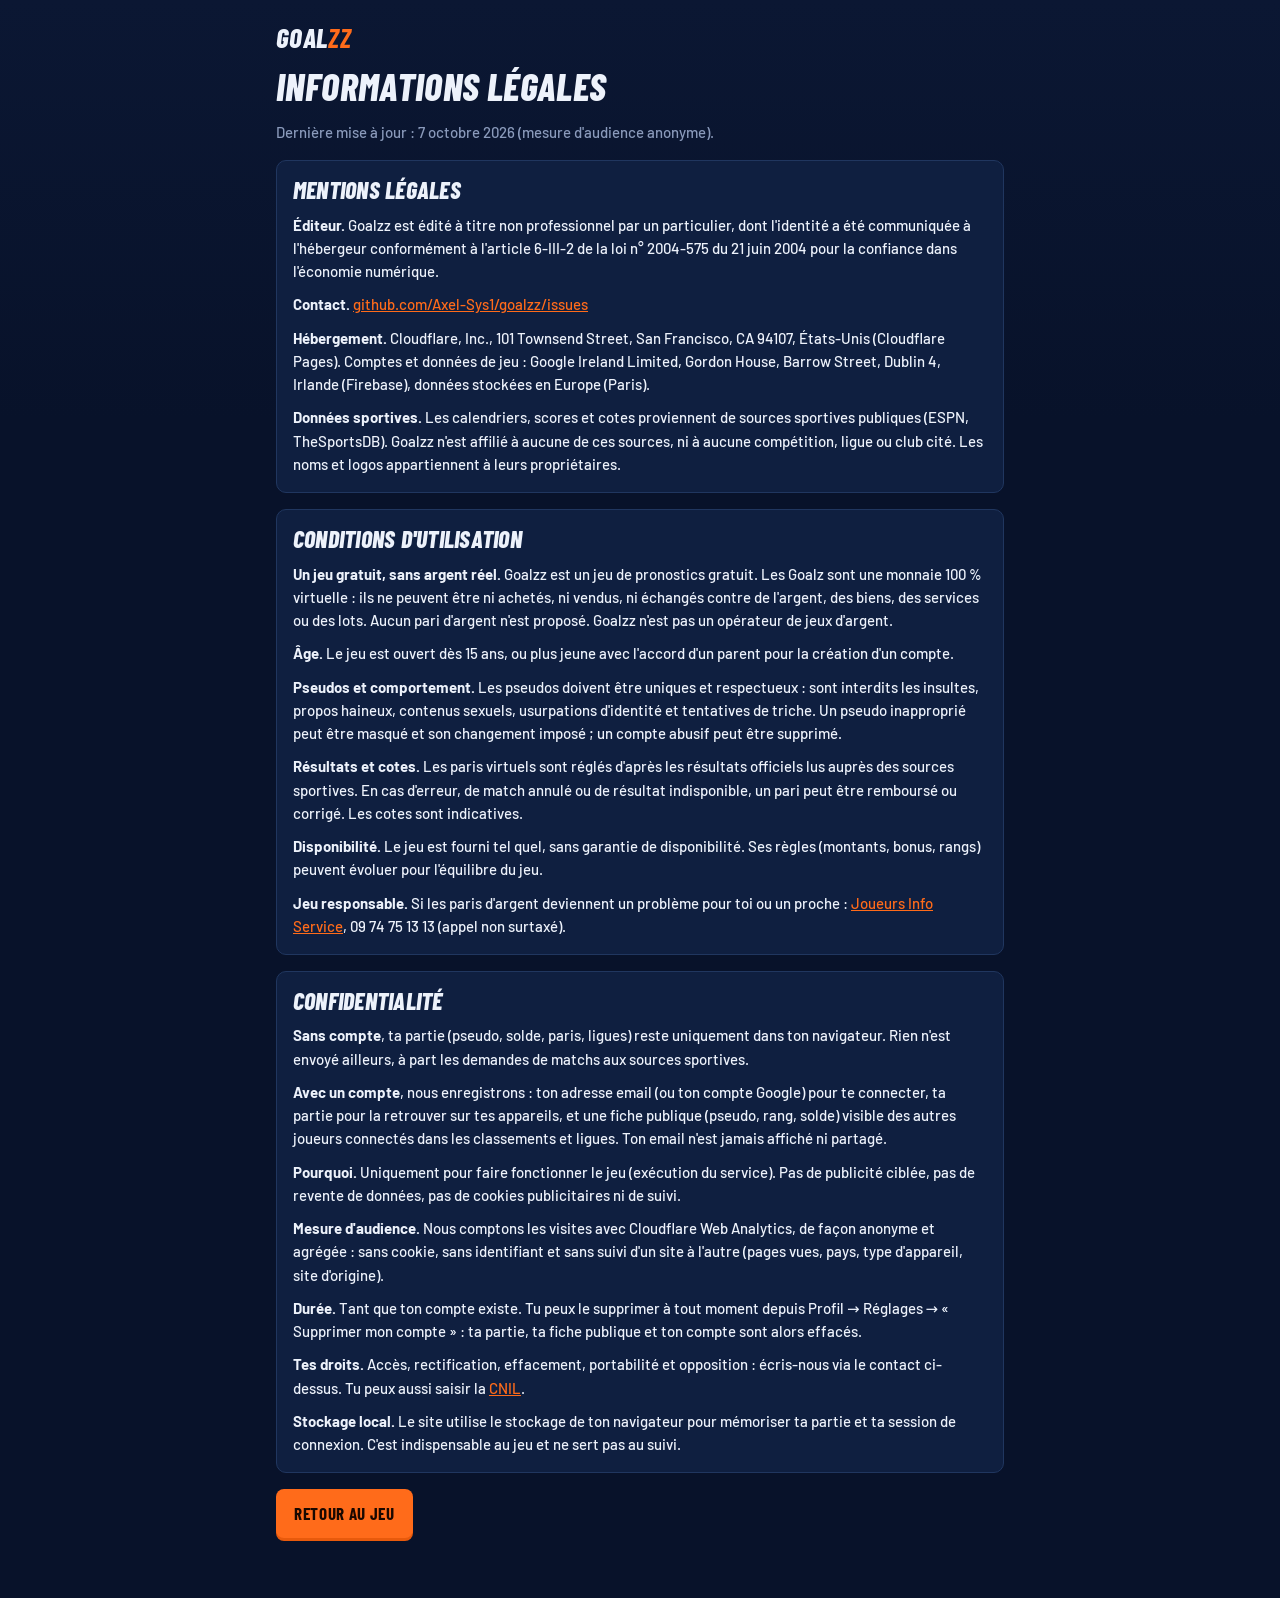
==== commit 391d42e2: "Le site s'appelle Goalzz : logo, titres, appli installée, image de partage (la monnaie reste les Goa" ====
--- a/legal.html
+++ b/legal.html
@@ -4,9 +4,9 @@
   <meta charset="utf-8">
   <meta name="viewport" content="width=device-width, initial-scale=1, viewport-fit=cover">
   <meta name="theme-color" content="#08122a">
-  <title>Goalz · Mentions légales, conditions et confidentialité</title>
-  <meta name="description" content="Mentions légales, conditions d'utilisation et politique de confidentialité de Goalz, le jeu de pronostics sportifs gratuit sans argent réel.">
-  <link rel="canonical" href="https://goalzz.pages.dev/legal">
+  <title>Goalzz · Mentions légales, conditions et confidentialité</title>
+  <meta name="description" content="Mentions légales, conditions d'utilisation et politique de confidentialité de Goalzz, le jeu de pronostics sportifs gratuit sans argent réel.">
+  <link rel="canonical" href="https://goalzz.fr/legal">
   <link rel="icon" href="icons/icon.svg" type="image/svg+xml">
   <link rel="preconnect" href="https://fonts.googleapis.com">
   <link rel="preconnect" href="https://fonts.gstatic.com" crossorigin>
@@ -15,14 +15,14 @@
 </head>
 <body>
   <main class="legal-page">
-    <a class="logo" href="./" aria-label="Retour au jeu"><span>GOAL<b>Z</b></span></a>
+    <a class="logo" href="./" aria-label="Retour au jeu"><span>GOAL<b>ZZ</b></span></a>
 
     <h1 class="page-title">Informations légales</h1>
     <p class="muted">Dernière mise à jour : 7 octobre 2026 (mesure d'audience anonyme).</p>
 
     <section id="mentions" class="card">
       <h2>Mentions légales</h2>
-      <p><strong>Éditeur.</strong> Goalz est édité à titre non professionnel par un particulier, dont
+      <p><strong>Éditeur.</strong> Goalzz est édité à titre non professionnel par un particulier, dont
         l'identité a été communiquée à l'hébergeur conformément à l'article 6-III-2 de la loi
         n° 2004-575 du 21 juin 2004 pour la confiance dans l'économie numérique.</p>
       <p><strong>Contact.</strong> <a href="https://github.com/Axel-Sys1/goalzz/issues">github.com/Axel-Sys1/goalzz/issues</a></p>
@@ -30,16 +30,16 @@
         États-Unis (Cloudflare Pages). Comptes et données de jeu : Google Ireland Limited, Gordon House,
         Barrow Street, Dublin 4, Irlande (Firebase), données stockées en Europe (Paris).</p>
       <p><strong>Données sportives.</strong> Les calendriers, scores et cotes proviennent de sources
-        sportives publiques (ESPN, TheSportsDB). Goalz n'est affilié à aucune de ces sources, ni à
+        sportives publiques (ESPN, TheSportsDB). Goalzz n'est affilié à aucune de ces sources, ni à
         aucune compétition, ligue ou club cité. Les noms et logos appartiennent à leurs propriétaires.</p>
     </section>
 
     <section id="cgu" class="card">
       <h2>Conditions d'utilisation</h2>
-      <p><strong>Un jeu gratuit, sans argent réel.</strong> Goalz est un jeu de pronostics gratuit.
+      <p><strong>Un jeu gratuit, sans argent réel.</strong> Goalzz est un jeu de pronostics gratuit.
         Les Goalz sont une monnaie 100 % virtuelle : ils ne peuvent être ni achetés, ni vendus, ni
         échangés contre de l'argent, des biens, des services ou des lots. Aucun pari d'argent n'est
-        proposé. Goalz n'est pas un opérateur de jeux d'argent.</p>
+        proposé. Goalzz n'est pas un opérateur de jeux d'argent.</p>
       <p><strong>Âge.</strong> Le jeu est ouvert dès 15 ans, ou plus jeune avec l'accord d'un
         parent pour la création d'un compte.</p>
       <p><strong>Pseudos et comportement.</strong> Les pseudos doivent être uniques et respectueux :
--- a/css/styles.css
+++ b/css/styles.css
@@ -196,6 +196,41 @@
 .aside { display: none; }
 .content > * + * { margin-top: 16px; }
 
+/* ---------- Emplacements publicitaires ---------- */
+.ad { container-type: inline-size; display: grid; justify-items: center; gap: 4px; }
+.ad-label { font-size: 11px; font-weight: 700; letter-spacing: 0.14em; text-transform: uppercase; color: var(--muted); }
+.ad-box { width: 100%; max-width: var(--ad-w); min-height: var(--ad-h); border-radius: var(--radius-sm); }
+.ad-live .ad-box { background: var(--bg-2); }
+.ad-box > ins { display: block; }
+.ad-top .ad-box > ins, .ad-side .ad-box > ins { width: var(--ad-w); max-width: 100%; height: var(--ad-h); }
+.ad-ph {
+  height: var(--ad-h); display: flex; flex-wrap: wrap; align-items: center; justify-content: center; align-content: center; gap: 2px 10px;
+  padding: 6px 12px; overflow: hidden; text-align: center; color: var(--muted);
+  border: 1px dashed var(--line-2); border-radius: var(--radius-sm);
+  background: repeating-linear-gradient(-45deg, transparent 0 10px, rgba(255, 255, 255, 0.018) 10px 20px), var(--bg-2);
+}
+.ad-ph strong { font: 700 15px/1.1 var(--display); letter-spacing: 0.06em; text-transform: uppercase; }
+.ad-ph small { font-size: 12px; font-weight: 600; font-variant-numeric: tabular-nums; }
+a.ad-ph { transition: border-color 0.2s, color 0.2s; }
+a.ad-ph:hover { border-color: rgba(var(--accent-rgb), 0.55); color: var(--accent); }
+a.ad-ph:focus-visible { outline-offset: -2px; }
+.ad-size-lg { display: none; }
+.ad-top { --ad-w: 320px; --ad-h: 50px; }
+.ad-side, .ad-bottom { --ad-w: 300px; --ad-h: 250px; }
+.ad-band { max-width: 1160px; margin: 0 auto; padding: 0 16px; }
+.ad-band > .ad { margin-top: 12px; }
+.ads-off .ad-band, .ads-off .ad-bottom { display: none; }
+/* Annonce non servie ou bloquée : on replie le pavé et le bas de page. La bannière garde sa place,
+   sinon toute la page sauterait sous l'en-tête. */
+.ad-live:not(.ad-top):has(ins[data-ad-status="unfilled"]),
+.ad-live.ad-empty:not(.ad-top):not(:has(ins[data-ad-status="filled"])),
+.no-ads .ad-live:not(.ad-top) { display: none; }
+@container (min-width: 728px) {
+  .ad-size-sm { display: none; }
+  .ad-size-lg { display: inline; }
+  .ad-top .ad-box, .ad-bottom .ad-box { --ad-w: 728px; --ad-h: 90px; }
+}
+
 .greeting h1 { font: italic 800 34px/1 var(--display); text-transform: uppercase; letter-spacing: 0.01em; }
 .greeting h1 b { color: var(--accent); }
 .greeting p { margin-top: 4px; }
@@ -238,6 +273,32 @@
 .chip.active { background: var(--accent); border-color: var(--accent); color: var(--accent-ink); animation: pop 0.25s var(--ease-back); }
 .chip:active { transform: scale(0.95); }
 .chip-count { font-size: 12px; opacity: 0.65; }
+
+/* Barre des sports : grosses tuiles, toujours visible sous l'en-tête. */
+.sports-bar {
+  position: sticky; top: var(--sports-top, 86px); z-index: 20; margin: 0 -16px; padding: 10px 16px;
+  display: flex; gap: 8px; overflow-x: auto; scrollbar-width: none;
+  background: rgba(8, 18, 42, 0.94); border-bottom: 1px solid var(--line);
+}
+@supports (backdrop-filter: blur(10px)) { .sports-bar { background: rgba(8, 18, 42, 0.82); backdrop-filter: blur(12px); } }
+.sports-bar::-webkit-scrollbar { display: none; }
+.sport-tile {
+  flex: 0 0 auto; min-width: 72px; display: grid; justify-items: center; gap: 2px; padding: 8px 10px 7px;
+  border-radius: 10px; border: 1px solid var(--line); background: var(--surface); color: var(--text);
+  transition: background 0.15s, border-color 0.15s, transform 0.12s;
+}
+.sport-tile:hover { border-color: var(--line-2); }
+.sport-tile:active { transform: scale(0.95); }
+.sport-icon { font-size: 24px; line-height: 1; }
+.sport-name { font: 700 13px/1.1 var(--body); }
+.sport-count { font-size: 11px; font-weight: 700; color: var(--muted); }
+.sport-tile.active { background: var(--accent); border-color: var(--accent); color: var(--accent-ink); animation: pop 0.25s var(--ease-back); }
+.sport-tile.active .sport-count { color: var(--accent-ink); opacity: 0.75; }
+.sport-heading {
+  display: flex; align-items: center; gap: 10px; margin-top: 30px !important; padding-bottom: 8px;
+  font: italic 800 26px/1 var(--display); text-transform: uppercase; border-bottom: 2px solid var(--line);
+}
+.gender-switch { display: flex; gap: 8px; }
 
 /* ---------- Cartes de match ---------- */
 .match-grid { display: grid; gap: 12px; grid-template-columns: minmax(0, 1fr); }
@@ -314,6 +375,38 @@
 .odd.selected .odd-label, .odd.selected .odd-val { color: var(--accent-ink); }
 .odd.won:disabled { opacity: 1; border-color: var(--green); background: rgba(61, 220, 132, 0.12); }
 .odd.won .odd-val { color: var(--green); }
+
+/* ---------- Paris en direct ---------- */
+.odd-val { display: inline-flex; align-items: center; gap: 3px; }
+.odd-val svg { width: 15px; height: 15px; color: var(--muted); }
+.odd-move { font-style: normal; font-size: 10px; line-height: 1; }
+.odd-up { border-color: rgba(61, 220, 132, 0.6); }
+.odd-up .odd-move { color: var(--green); }
+.odd-down { border-color: rgba(255, 77, 99, 0.6); }
+.odd-down .odd-move { color: var(--red); }
+.odd-up:not(.selected) .odd-val { animation: odd-flash-up 1.2s ease; }
+.odd-down:not(.selected) .odd-val { animation: odd-flash-down 1.2s ease; }
+.odd.selected .odd-move { color: var(--accent-ink); }
+@keyframes odd-flash-up { 0%, 40% { color: var(--green); } }
+@keyframes odd-flash-down { 0%, 40% { color: var(--red); } }
+.match-live .odd:disabled { opacity: 0.45; }
+.live-note { display: flex; align-items: center; gap: 6px; margin-top: 10px; font-size: 12px; font-weight: 600; color: var(--muted); }
+.live-note svg { width: 14px; height: 14px; flex-shrink: 0; }
+.live-note.is-open { color: var(--live); }
+.match-bettable { border-color: rgba(255, 61, 90, 0.6); }
+.slip-item.is-live { border-left-color: var(--live); }
+.slip-live { display: flex; align-items: center; gap: 6px; margin-bottom: 4px; font-size: 13px; }
+.slip-live .live-pill { font-size: 9px; padding: 2px 6px; }
+.slip-odd s { color: var(--muted); font-size: 15px; }
+.slip-odd .up { color: var(--green); }
+.slip-odd .down { color: var(--red); }
+.slip-suspended { display: inline-flex; align-items: center; gap: 4px; font: 700 12px/1 var(--body); }
+.slip-suspended svg { width: 13px; height: 13px; }
+.slip-note { display: flex; align-items: center; gap: 6px; font-size: 12px; }
+.slip-note svg { width: 14px; height: 14px; color: var(--live); flex-shrink: 0; }
+.tag-live { display: inline-flex; align-items: center; gap: 3px; margin-left: 8px; background: var(--live-soft); color: var(--live); vertical-align: 2px; }
+.tag-live svg { width: 11px; height: 11px; }
+.bet-note { font-size: 12px; margin-top: 6px; }
 
 /* ---------- Pastille envoyée au panier ---------- */
 .fly-chip {
@@ -688,9 +781,15 @@
   .nav-top .nav-icon svg { width: 18px; height: 18px; }
   .nav-top .nav-icon { display: flex; align-items: center; gap: 5px; }
   .nav-top .nav-badge { position: static; }
-  .layout { grid-template-columns: minmax(0, 1fr) 360px; padding-bottom: 60px; }
+  .layout { grid-template-columns: minmax(0, 1fr) 360px; grid-template-rows: auto 1fr; padding-bottom: 60px; }
+  .sports-bar { margin: 0; border-radius: 12px; border: 1px solid var(--line); --sports-top: 72px; }
   .layout.no-aside { grid-template-columns: minmax(0, 1fr); }
-  .aside { display: block; position: sticky; top: 104px; align-self: start; max-height: calc(100vh - 124px); overflow-y: auto; }
+  .layout > .content, .layout > .ad-bottom { grid-column: 1; }
+  .layout > .ad-bottom { align-self: start; }
+  /* Colonne de droite : le pavé publicitaire défile avec la page, le panier reste collé en haut. */
+  .aside { display: flex; flex-direction: column; gap: 16px; grid-column: 2; grid-row: 1 / span 2; }
+  .aside-slip { position: sticky; top: 104px; max-height: calc(100vh - 124px); overflow-y: auto; }
+  .layout.no-aside .aside { display: none; }
   .aside .slip { background: var(--bg-2); border: 1px solid var(--line); border-top: 3px solid var(--accent); border-radius: 12px; padding: 16px; }
   .aside .slip-empty { border: 0; padding: 20px 8px; }
   .aside .stake-row { flex-direction: column; }
@@ -777,9 +876,9 @@
 .rename-card .btn .coin { width: 16px; height: 16px; }
 
 /* Texte d'accueil statique (moteurs de recherche, avant le chargement de l'appli) */
-.seo-intro { max-width: 640px; margin: 18vh auto 0; padding: 0 20px; text-align: center; color: var(--muted); }
-.seo-intro h1 { font: italic 800 40px/1 var(--display); text-transform: uppercase; color: var(--text); margin-bottom: 14px; }
-.seo-intro p + p { margin-top: 10px; }
+/* Texte pour les moteurs de recherche : lu par Google, jamais affiché (sinon la page saute quand
+   l'appli le remplace). */
+.seo-intro { position: absolute; width: 1px; height: 1px; overflow: hidden; clip-path: inset(50%); white-space: nowrap; }
 
 /* ---------- Accueil (nouveaux visiteurs) ---------- */
 .landing { position: relative; width: 100%; max-width: 1040px; display: grid; gap: 24px; align-items: start; grid-template-areas: "hero" "card" "features"; }
@@ -825,3 +924,31 @@
 .legal-page h2 { font: italic 800 24px/1.1 var(--display); text-transform: uppercase; }
 .legal-page p { line-height: 1.55; }
 .legal-page a:not(.btn):not(.logo) { color: var(--accent); text-decoration: underline; }
+
+/* ---------- À l'affiche ---------- */
+.spotlight { margin-top: 18px !important; }
+.spot-head { margin-top: 0 !important; margin-bottom: 10px; }
+.spot-hint { font-size: 12px; font-weight: 700; letter-spacing: 0.04em; text-transform: uppercase; }
+.spot-track {
+  display: grid; grid-auto-flow: column; grid-auto-columns: min(300px, 86%); gap: 12px;
+  overflow-x: auto; scroll-snap-type: x mandatory; scrollbar-width: none;
+  margin: 0 -16px; padding: 2px 16px 6px; scroll-padding: 0 16px;
+}
+.spot-track::-webkit-scrollbar { display: none; }
+.spot-card { scroll-snap-align: start; display: flex; flex-direction: column; }
+.spot-card .ft-teams { margin: 12px 0 4px; }
+.spot-card .ft-team strong { font-size: 17px; }
+.spot-card .ft-comp { margin-bottom: 12px; }
+.spot-card .odds { margin-top: auto; }
+.spot-first { border-color: rgba(var(--accent-rgb), 0.5); }
+.logo-lg { width: 44px; height: 44px; filter: drop-shadow(0 4px 10px rgba(0, 0, 0, 0.45)); }
+.ft-team .dot { width: 44px; height: 44px; border-radius: 12px; }
+.spot-first .ft-team .dot { width: 56px; height: 56px; }
+@media (min-width: 1000px) {
+  .spot-track { grid-auto-columns: 300px; margin: 0; padding: 2px 0 6px; }
+}
+
+/* ---------- Matchs visibles sans pseudo (accueil) ---------- */
+.guest-matches { position: relative; width: 100%; max-width: 1100px; margin: 8px auto 0; padding: 0 16px 40px; display: grid; gap: 14px; }
+.guest-matches .section-title { margin-top: 18px !important; }
+.guest-cta { justify-self: center; margin-top: 10px; }
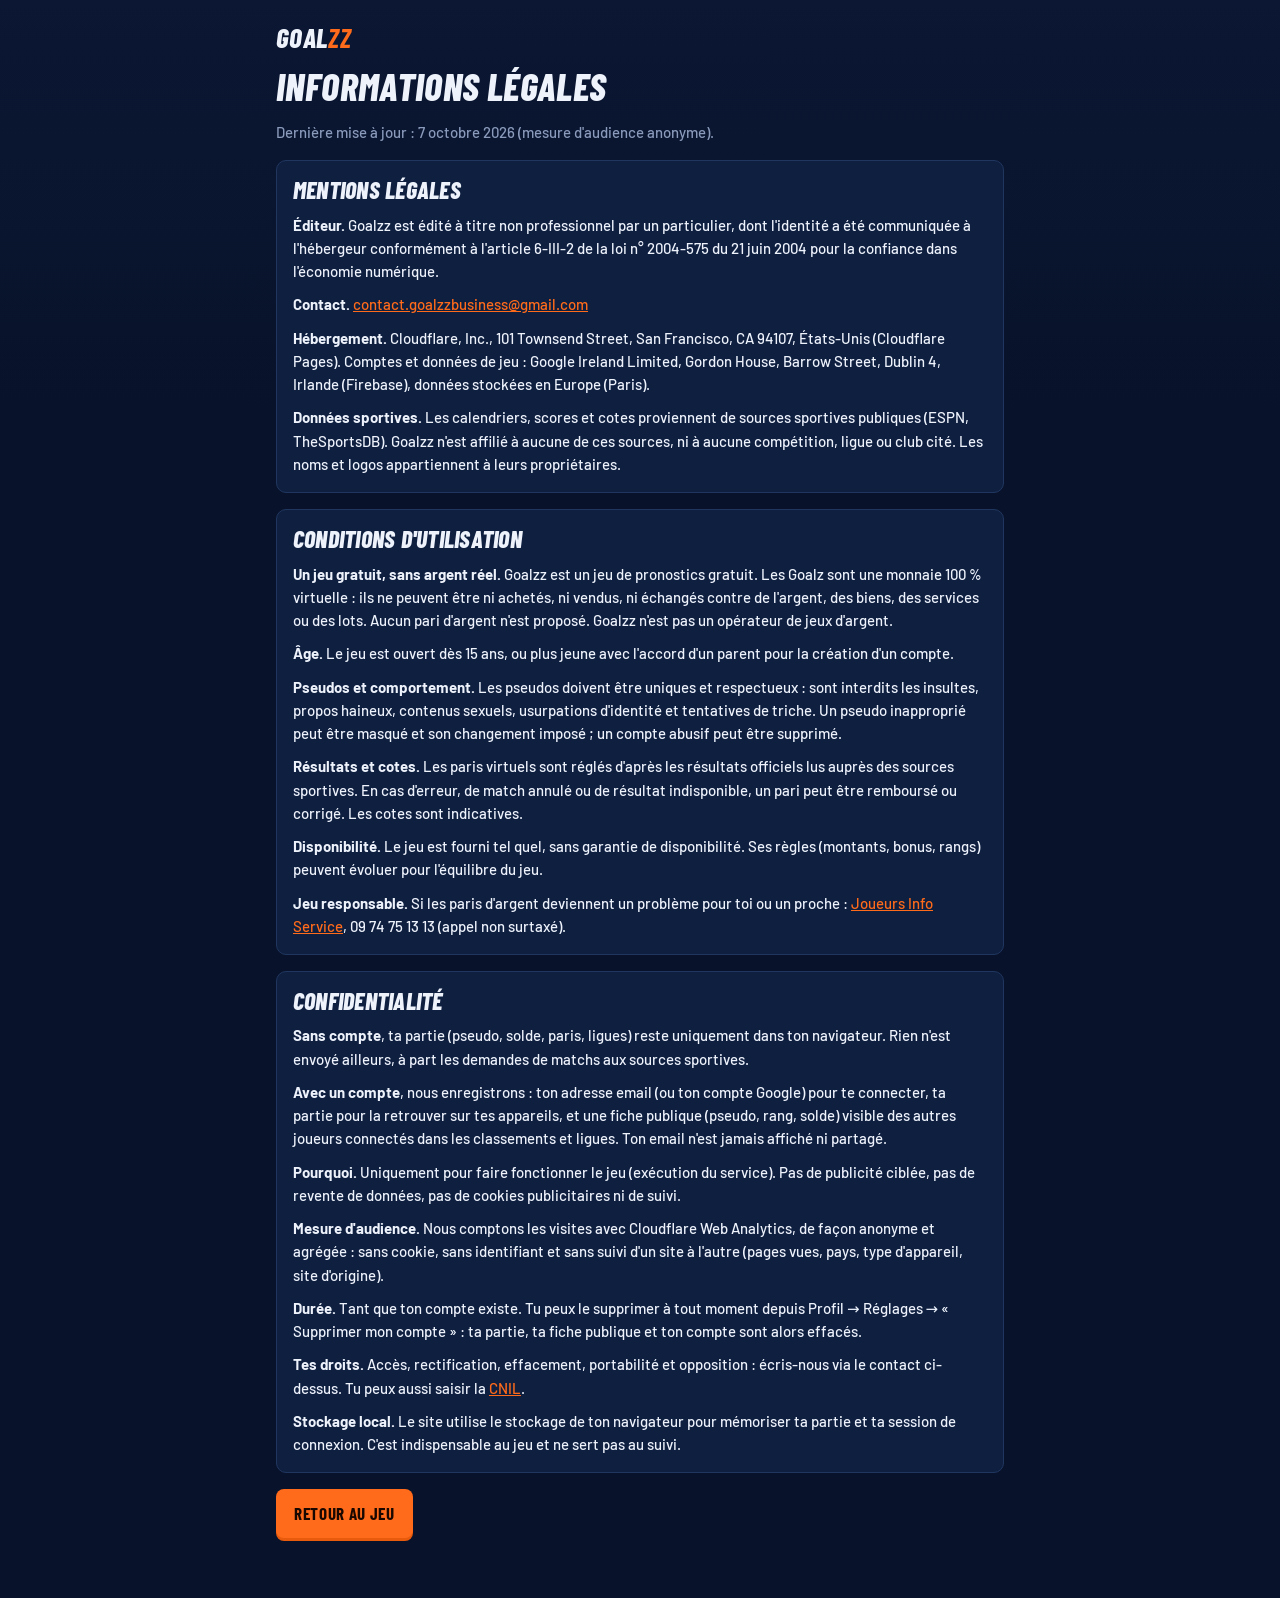
==== commit 039211a6: "Pied de page avec l'adresse de contact, contact dans les mentions légales" ====
--- a/legal.html
+++ b/legal.html
@@ -25,7 +25,7 @@
       <p><strong>Éditeur.</strong> Goalzz est édité à titre non professionnel par un particulier, dont
         l'identité a été communiquée à l'hébergeur conformément à l'article 6-III-2 de la loi
         n° 2004-575 du 21 juin 2004 pour la confiance dans l'économie numérique.</p>
-      <p><strong>Contact.</strong> <a href="https://github.com/Axel-Sys1/goalzz/issues">github.com/Axel-Sys1/goalzz/issues</a></p>
+      <p><strong>Contact.</strong> <a href="mailto:contact.goalzzbusiness@gmail.com">contact.goalzzbusiness@gmail.com</a></p>
       <p><strong>Hébergement.</strong> Cloudflare, Inc., 101 Townsend Street, San Francisco, CA 94107,
         États-Unis (Cloudflare Pages). Comptes et données de jeu : Google Ireland Limited, Gordon House,
         Barrow Street, Dublin 4, Irlande (Firebase), données stockées en Europe (Paris).</p>
--- a/css/styles.css
+++ b/css/styles.css
@@ -952,3 +952,9 @@
 .guest-matches { position: relative; width: 100%; max-width: 1100px; margin: 8px auto 0; padding: 0 16px 40px; display: grid; gap: 14px; }
 .guest-matches .section-title { margin-top: 18px !important; }
 .guest-cta { justify-self: center; margin-top: 10px; }
+
+/* ---------- Pied de page ---------- */
+.site-footer { grid-column: 1 / -1; display: grid; gap: 6px; justify-items: center; text-align: center; margin-top: 12px; padding-top: 22px; border-top: 1px solid var(--line); font-size: 13px; }
+.site-footer a { color: var(--text); font-weight: 600; }
+.site-footer .legal-links { margin-top: 0; }
+.site-footer .muted { font-size: 12px; }
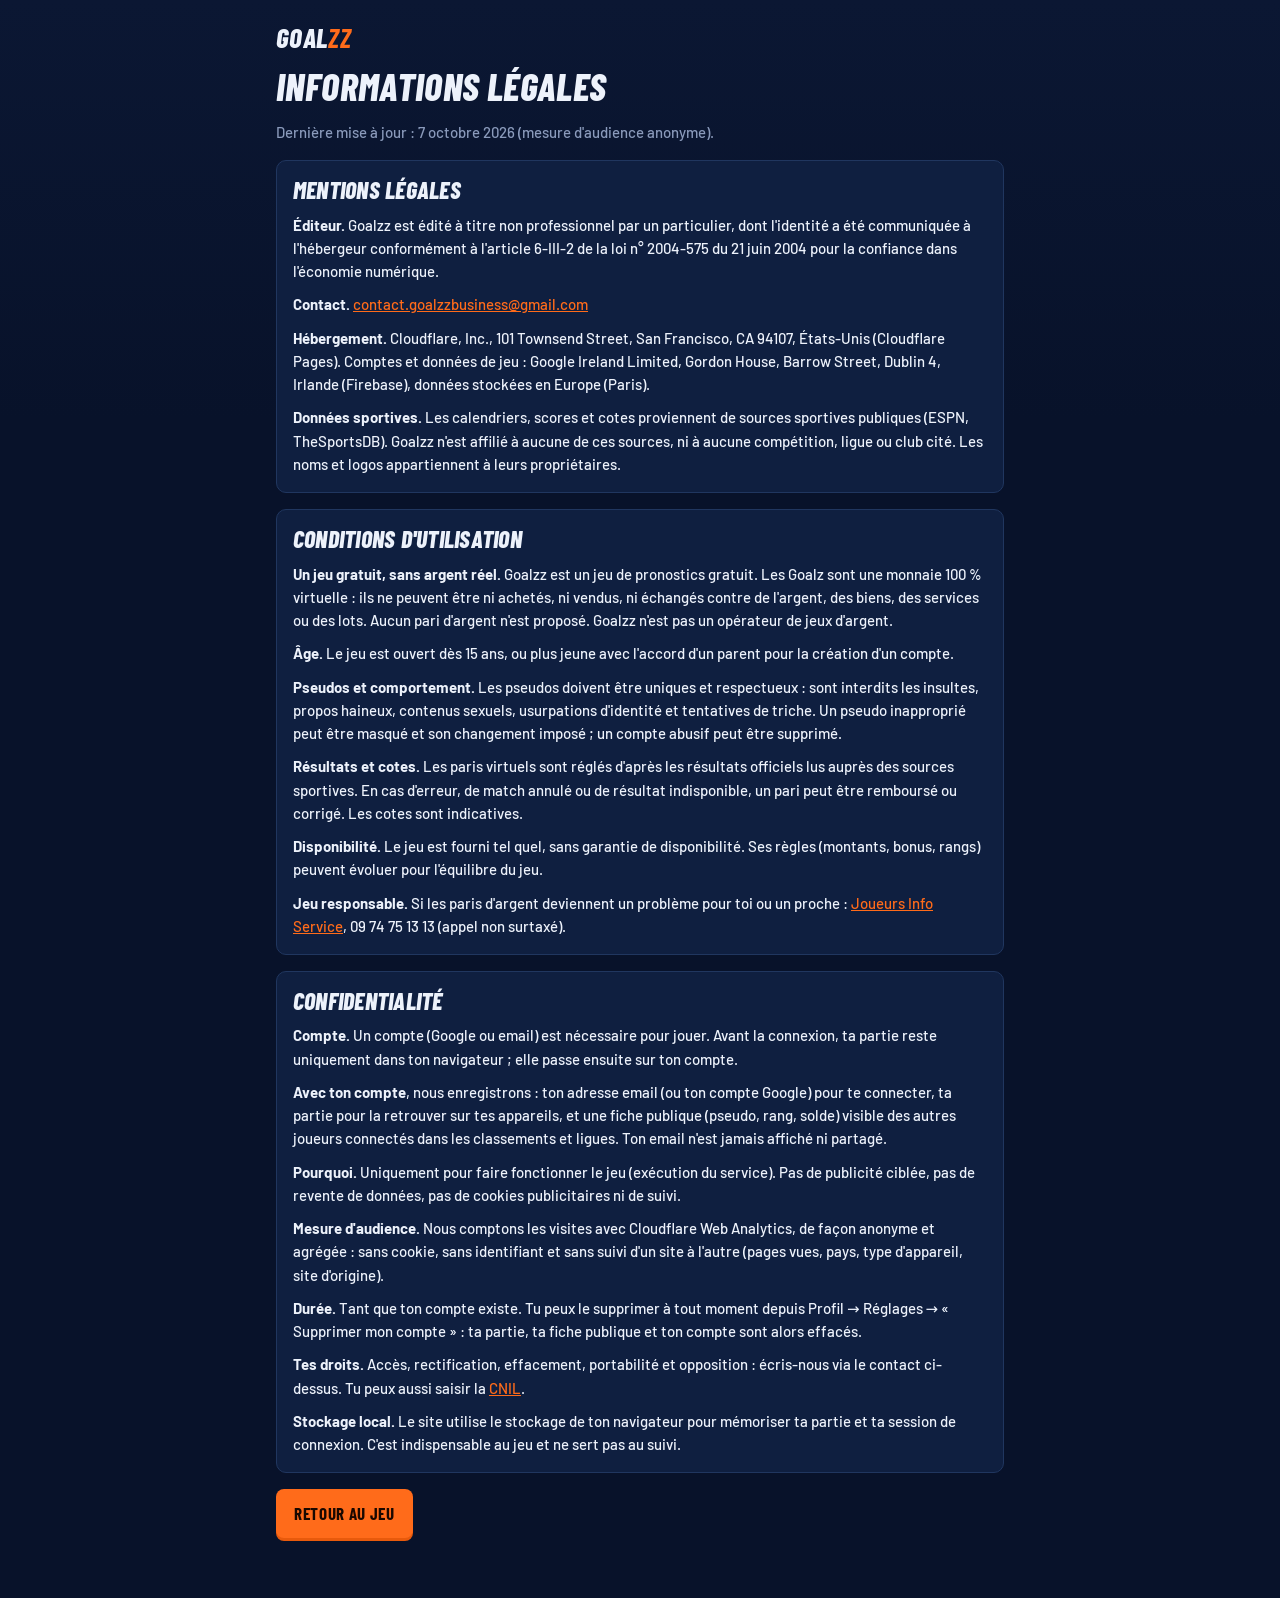
==== commit 3a5e2d62: "Compte obligatoire : Google en avant, email en secours, parties sans compte gardées" ====
--- a/legal.html
+++ b/legal.html
@@ -2,6 +2,7 @@
 <html lang="fr">
 <head>
   <meta charset="utf-8">
+  <meta name="google-adsense-account" content="ca-pub-2648122457549094">
   <meta name="viewport" content="width=device-width, initial-scale=1, viewport-fit=cover">
   <meta name="theme-color" content="#08122a">
   <title>Goalzz · Mentions légales, conditions et confidentialité</title>
@@ -58,9 +59,9 @@
 
     <section id="confidentialite" class="card">
       <h2>Confidentialité</h2>
-      <p><strong>Sans compte</strong>, ta partie (pseudo, solde, paris, ligues) reste uniquement dans
-        ton navigateur. Rien n'est envoyé ailleurs, à part les demandes de matchs aux sources sportives.</p>
-      <p><strong>Avec un compte</strong>, nous enregistrons : ton adresse email (ou ton compte Google)
+      <p><strong>Compte.</strong> Un compte (Google ou email) est nécessaire pour jouer. Avant la
+        connexion, ta partie reste uniquement dans ton navigateur ; elle passe ensuite sur ton compte.</p>
+      <p><strong>Avec ton compte</strong>, nous enregistrons : ton adresse email (ou ton compte Google)
         pour te connecter, ta partie pour la retrouver sur tes appareils, et une fiche publique
         (pseudo, rang, solde) visible des autres joueurs connectés dans les classements et ligues.
         Ton email n'est jamais affiché ni partagé.</p>
--- a/css/styles.css
+++ b/css/styles.css
@@ -163,7 +163,7 @@
 .nav-top { display: none; }
 .nav-bottom {
   position: fixed; left: 0; right: 0; bottom: 0; z-index: 30;
-  display: grid; grid-template-columns: repeat(5, 1fr);
+  display: grid; grid-template-columns: repeat(6, 1fr);
   background: rgba(8, 18, 42, 0.97); border-top: 1px solid var(--line);
   padding-bottom: var(--safe-b); height: calc(var(--nav-h) + var(--safe-b));
 }
@@ -390,6 +390,8 @@
 @keyframes odd-flash-up { 0%, 40% { color: var(--green); } }
 @keyframes odd-flash-down { 0%, 40% { color: var(--red); } }
 .match-live .odd:disabled { opacity: 0.45; }
+.match-analysis { display: inline-block; margin-top: 10px; font-size: 12px; font-weight: 600; color: var(--muted); text-decoration: underline; text-underline-offset: 2px; }
+.match-analysis:hover { color: var(--accent); }
 .live-note { display: flex; align-items: center; gap: 6px; margin-top: 10px; font-size: 12px; font-weight: 600; color: var(--muted); }
 .live-note svg { width: 14px; height: 14px; flex-shrink: 0; }
 .live-note.is-open { color: var(--live); }
@@ -925,6 +927,44 @@
 .legal-page p { line-height: 1.55; }
 .legal-page a:not(.btn):not(.logo) { color: var(--accent); text-decoration: underline; }
 
+/* ---------- Pages publiques de pronostics (/pronos, rendues par le serveur) ---------- */
+.seo-top { max-width: 820px; margin: 0 auto; padding: 16px 16px 0; display: flex; align-items: center; justify-content: space-between; gap: 12px; }
+.seo-page { max-width: 820px; margin: 0 auto; padding: 14px 16px 60px; display: grid; gap: 16px; }
+.seo-crumbs { font-size: 13px; color: var(--muted); }
+.seo-crumbs a { color: var(--muted); text-decoration: underline; }
+.seo-h1 { font: italic 800 clamp(28px, 6vw, 40px)/1.05 var(--display); text-transform: uppercase; }
+.seo-lead { color: var(--muted); line-height: 1.55; }
+.seo-lead a, .seo-foot a { color: var(--accent); text-decoration: underline; }
+.seo-grid { display: grid; grid-template-columns: repeat(auto-fill, minmax(230px, 1fr)); gap: 10px; }
+.seo-league { display: grid; gap: 4px; transition: border-color 0.15s; }
+.seo-league:hover, .seo-match a:hover { border-color: var(--accent); }
+.seo-league-name { font: 800 20px/1.1 var(--display); text-transform: uppercase; }
+.seo-day { font: italic 800 20px/1.1 var(--display); text-transform: uppercase; margin-top: 6px; }
+.seo-matches { list-style: none; padding: 0; margin: 0; display: grid; gap: 8px; }
+.seo-match a { display: grid; grid-template-columns: auto 1fr auto; align-items: center; gap: 12px; padding: 12px 14px; background: var(--surface); border: 1px solid var(--line); border-radius: var(--radius); }
+.seo-when { color: var(--muted); font-size: 13px; white-space: nowrap; }
+.seo-teams { min-width: 0; }
+.seo-odds { display: flex; gap: 6px; }
+.seo-odds span { display: grid; justify-items: center; min-width: 52px; padding: 4px 6px; border-radius: var(--radius-sm); background: var(--accent-soft); }
+.seo-odds small { font-size: 11px; color: var(--muted); }
+.seo-odds b { color: var(--accent); }
+.seo-odds i { font-style: normal; font-size: 11px; color: var(--muted); }
+.seo-match-card, .seo-cta { display: grid; gap: 12px; }
+.seo-vs { display: grid; grid-template-columns: 1fr auto 1fr; align-items: center; gap: 10px; text-align: center; font: 800 24px/1.1 var(--display); text-transform: uppercase; }
+.seo-vs span { color: var(--accent); font-style: italic; }
+.seo-odds-big { display: grid; grid-auto-flow: column; grid-auto-columns: 1fr; gap: 8px; }
+.seo-odds-big div { display: grid; justify-items: center; gap: 2px; padding: 10px 6px; border: 1px solid var(--line); border-radius: var(--radius); text-align: center; }
+.seo-odds-big small { color: var(--muted); font-size: 13px; }
+.seo-odds-big b { font: 800 28px/1 var(--display); color: var(--accent); }
+.seo-odds-big i { font-style: normal; font-size: 12px; color: var(--muted); }
+.seo-verdict { font-weight: 600; line-height: 1.5; }
+.seo-cta { text-align: center; justify-items: center; }
+.seo-foot { text-align: center; font-size: 14px; display: grid; gap: 8px; }
+@media (max-width: 560px) {
+  .seo-match a { grid-template-columns: 1fr; gap: 6px; }
+  .seo-top .btn { padding-inline: 12px; }
+}
+
 /* ---------- À l'affiche ---------- */
 .spotlight { margin-top: 18px !important; }
 .spot-head { margin-top: 0 !important; margin-bottom: 10px; }
@@ -958,3 +998,572 @@
 .site-footer a { color: var(--text); font-weight: 600; }
 .site-footer .legal-links { margin-top: 0; }
 .site-footer .muted { font-size: 12px; }
+
+.share-bet { margin-top: 8px; margin-left: auto; display: flex; align-items: center; gap: 5px; }
+.share-bet svg { width: 15px; height: 15px; }
+
+/* ---------- Encart « crée ton compte » ---------- */
+.account-nudge { display: grid; gap: 12px; border-color: rgba(var(--accent-rgb), 0.55); background: linear-gradient(120deg, rgba(var(--accent-rgb), 0.16), var(--surface) 60%); }
+.nudge-head { display: grid; gap: 2px; }
+.nudge-head strong { font: italic 800 22px/1.1 var(--display); text-transform: uppercase; }
+.perks { list-style: none; margin: 0; padding: 0; display: grid; gap: 6px; font-size: 14px; }
+.perks li { display: flex; align-items: center; gap: 8px; }
+.perks svg { width: 18px; height: 18px; color: var(--accent); flex-shrink: 0; }
+.nudge-actions { display: flex; gap: 8px; flex-wrap: wrap; }
+.nudge-actions .btn { flex: 1 1 160px; }
+
+/* ---------- Inscription : compte d'abord ---------- */
+.signup-first { gap: 12px; }
+.signup-first h2 { font: italic 800 26px/1.05 var(--display); text-transform: uppercase; }
+.signup-first .account-form { gap: 8px; }
+.or { display: flex; align-items: center; gap: 10px; color: var(--muted); font-size: 12px; font-weight: 600; }
+.or::before, .or::after { content: ''; flex: 1; height: 1px; background: var(--line); }
+.or-toggle { width: 100%; padding: 6px 0; border: 0; background: none; cursor: pointer; font: inherit; font-size: 12px; font-weight: 600; color: var(--muted); }
+.or-toggle:hover, .or-toggle:focus-visible { color: var(--text); }
+.saved-game { margin: 0; padding: 10px 12px; border-radius: 10px; background: rgba(var(--accent-rgb), 0.12); border: 1px solid rgba(var(--accent-rgb), 0.4); font-size: 14px; }
+.in-app-hint { margin: 0; padding: 10px 12px; border-radius: 10px; background: var(--surface-2); border: 1px solid var(--line); color: var(--muted); font-size: 13px; }
+
+/* ---------- Parrainage ---------- */
+.referral-card { display: grid; gap: 10px; border-color: rgba(var(--accent-rgb), 0.45); }
+.referral-card .input-row input[readonly] { color: var(--muted); font-size: 13px; }
+.referral-card .btn svg { width: 16px; height: 16px; }
+.referral-form { display: grid; gap: 6px; }
+.referral-form label { font-size: 13px; font-weight: 600; color: var(--muted); }
+.referral-hello { margin: 0; padding: 10px 12px; border-radius: 8px; background: rgba(var(--accent-rgb), 0.14); font-size: 14px; }
+
+/* ---------- Niveaux, cosmétiques et boutique ---------- */
+.level-chip {
+  display: grid; justify-items: center; gap: 3px; min-width: 40px; padding: 4px 7px; border-radius: 8px;
+  background: var(--surface-2); border: 1px solid var(--line); font: 800 15px/1 var(--display); color: var(--text);
+}
+.level-chip b { font-weight: 800; }
+.level-chip i { display: block; width: 26px; height: 3px; border-radius: 2px; background: var(--surface-3); overflow: hidden; }
+.level-chip i span { display: block; height: 100%; background: var(--accent); transition: width 0.6s var(--ease-out); }
+.level-chip.boosted { border-color: var(--gold); box-shadow: 0 0 10px rgba(255, 200, 61, 0.35); }
+.level-card { display: grid; gap: 8px; }
+.level-head { display: flex; align-items: center; gap: 10px; }
+.level-badge { font: italic 800 22px/1 var(--display); text-transform: uppercase; color: var(--accent); }
+.xp-bar { height: 10px; border-radius: 6px; background: var(--surface-3); overflow: hidden; }
+.xp-bar span { display: block; height: 100%; border-radius: 6px; background: linear-gradient(90deg, var(--accent-2), var(--accent), var(--gold)); transition: width 0.8s var(--ease-out); }
+.level-next { font-size: 12px; }
+.tag-boost { display: inline-flex; align-items: center; gap: 3px; background: rgba(255, 200, 61, 0.15); color: var(--gold); }
+.tag-boost svg { width: 11px; height: 11px; }
+
+/* Couleurs de pseudo */
+.pz-color-orange { color: var(--accent); }
+.pz-color-blue { color: #4da3ff; }
+.pz-color-green { color: #3ddc84; }
+.pz-color-pink { color: #ff5fa8; }
+.pz-color-purple { color: #b07cff; }
+.pz-color-gold, .pz-color-fire, .pz-color-neon { background-clip: text; -webkit-background-clip: text; color: transparent; }
+.pz-color-gold { background-image: linear-gradient(180deg, #fff1a8, #f2c94c 55%, #c99a1e); }
+.pz-color-fire { background-image: linear-gradient(90deg, #ffde59, #ff6b1a, #ff3d5a, #ff6b1a, #ffde59); background-size: 200% 100%; animation: pz-slide 2.5s linear infinite; }
+.pz-color-neon { background-image: linear-gradient(90deg, #ff5fa8, #ffde59, #3ddc84, #4da3ff, #b07cff, #ff5fa8); background-size: 300% 100%; animation: pz-slide 4s linear infinite; }
+@keyframes pz-slide { to { background-position: -200% 0; } }
+.pz-title { display: inline-block; font: italic 700 13px/1.2 var(--display); text-transform: uppercase; letter-spacing: 0.06em; color: var(--gold); }
+
+/* Cadres d'avatar */
+.avatar.fr { box-shadow: 0 0 0 3px var(--fr, var(--line-2)); }
+.fr-frame-bronze { --fr: #c0834f; }
+.fr-frame-silver { --fr: #d4dde3; }
+.fr-frame-gold { --fr: #f2c94c; box-shadow: 0 0 0 3px #f2c94c, 0 0 14px rgba(242, 201, 76, 0.55) !important; }
+.fr-frame-pitch { --fr: #2ecc71; box-shadow: 0 0 0 3px #2ecc71, 0 0 0 5px #fff, 0 0 0 7px #2ecc71 !important; }
+.fr-frame-diamond { --fr: #8be9fd; box-shadow: 0 0 0 3px #8be9fd, 0 0 18px rgba(139, 233, 253, 0.6) !important; }
+.fr-frame-fire, .fr-frame-legend, .fr-frame-champion { position: relative; isolation: isolate; box-shadow: none !important; }
+.fr-frame-fire::before, .fr-frame-legend::before, .fr-frame-champion::before {
+  content: ''; position: absolute; inset: -4px; z-index: -1; border-radius: calc(var(--fr-r, 8px) + 4px);
+  background: linear-gradient(135deg, #ff3d5a, #ff6b1a, #ffde59, #ff6b1a, #ff3d5a, #ff6b1a, #ffde59);
+  background-size: 300% 300%; animation: fr-flow 2.5s linear infinite;
+}
+.fr-frame-champion::before { background-image: linear-gradient(135deg, #fff1a8, #f2c94c, #fff, #f2c94c, #c99a1e, #fff1a8, #f2c94c); }
+.fr-frame-legend::before { background-image: linear-gradient(135deg, #b07cff, #4da3ff, #3ddc84, #ffde59, #ff5fa8, #b07cff, #4da3ff); }
+.avatar-lg.fr { --fr-r: 10px; }
+@keyframes fr-flow { to { background-position: 100% 100%; } }
+
+/* Boutique */
+.shop-intro { display: grid; gap: 4px; }
+.shop-grid { display: grid; gap: 10px; grid-template-columns: repeat(auto-fill, minmax(150px, 1fr)); }
+.shop-item {
+  position: relative; display: grid; gap: 8px; justify-items: center; text-align: center; padding: 16px 10px 12px;
+  background: var(--surface); border: 1px solid var(--line); border-radius: 10px;
+}
+.shop-item.is-equipped { border-color: var(--accent); }
+.shop-item.is-deal { border-color: var(--gold); }
+.shop-item strong { font-size: 13px; }
+.shop-preview { min-height: 52px; display: grid; place-items: center; font: italic 800 20px/1 var(--display); text-transform: uppercase; }
+.shop-preview .avatar { width: 44px; height: 44px; font-size: 22px; }
+.shop-boost svg { width: 34px; height: 34px; color: var(--gold); }
+.shop-action { display: grid; gap: 4px; justify-items: center; }
+.shop-action .btn { padding: 8px 12px; font-size: 14px; }
+.shop-or { font-size: 11px; }
+.shop-lock { display: inline-flex; align-items: center; gap: 4px; font-size: 13px; font-weight: 700; color: var(--muted); }
+.shop-lock svg { width: 14px; height: 14px; }
+.shop-deal { position: absolute; top: -9px; background: var(--gold); color: #1a1200; }
+
+/* Passage de niveau */
+.level-up { position: fixed; inset: 0; z-index: 70; display: grid; place-items: center; background: rgba(4, 7, 10, 0.55); animation: fade 0.25s ease; }
+.level-up.out { opacity: 0; transition: opacity 0.5s; }
+.level-up-card {
+  display: grid; gap: 6px; justify-items: center; text-align: center; padding: 28px 36px; border-radius: 16px;
+  background: linear-gradient(160deg, var(--surface-2), var(--bg)); border: 2px solid var(--accent);
+  box-shadow: 0 0 60px rgba(var(--accent-rgb), 0.45); animation: pop 0.45s var(--ease-back);
+}
+.level-up-kicker { font: italic 800 18px/1 var(--display); text-transform: uppercase; letter-spacing: 0.1em; color: var(--accent); }
+.level-up-num { font: italic 800 96px/0.9 var(--display); background: linear-gradient(180deg, #fff, var(--gold)); background-clip: text; -webkit-background-clip: text; color: transparent; }
+.level-up-unlock { font-weight: 700; color: var(--gold); max-width: 280px; }
+
+/* ---------- Série de connexion et défis du jour ---------- */
+.streak { display: flex; gap: 4px; margin: 4px 0 2px; }
+.streak i { width: 18px; height: 6px; border-radius: 3px; background: var(--surface-3); }
+.streak i.big { width: 26px; }
+.streak i.on { background: var(--accent); }
+.streak i.on.big { background: var(--gold); }
+.challenges { display: grid; gap: 10px; }
+.challenges-head { display: flex; align-items: baseline; justify-content: space-between; gap: 10px; flex-wrap: wrap; }
+.challenges-head strong { font: italic 800 20px/1 var(--display); text-transform: uppercase; }
+.challenges ul { list-style: none; margin: 0; padding: 0; display: grid; gap: 10px; }
+.challenge { display: flex; align-items: center; gap: 10px; }
+.challenge-check { width: 22px; height: 22px; border-radius: 6px; border: 2px solid var(--line-2); display: grid; place-items: center; flex-shrink: 0; }
+.challenge-check svg { width: 14px; height: 14px; }
+.challenge.is-done .challenge-check { background: var(--green); border-color: var(--green); color: #052e14; }
+.challenge-text { display: block; font-size: 14px; font-weight: 600; }
+.challenge.is-done .challenge-text { color: var(--muted); text-decoration: line-through; }
+.challenge-bar { display: block; height: 5px; margin-top: 5px; border-radius: 3px; background: var(--surface-3); overflow: hidden; }
+.challenge-bar span { display: block; height: 100%; background: var(--accent); }
+.challenge.is-done .challenge-bar span { background: var(--green); }
+.challenge-reward { display: grid; justify-items: end; gap: 2px; font: 800 15px/1 var(--display); white-space: nowrap; }
+.challenge-reward small { display: inline-flex; align-items: center; gap: 3px; font: 600 11px/1 var(--body); color: var(--muted); }
+
+/* ---------- Saisons et Hall of Fame ---------- */
+.scope-tabs { margin-top: 4px; }
+.hof { display: grid; gap: 12px; border-color: rgba(242, 201, 76, 0.55); background: linear-gradient(160deg, rgba(242, 201, 76, 0.14), var(--surface) 55%); }
+.hof-head { display: flex; align-items: baseline; justify-content: space-between; gap: 8px; flex-wrap: wrap; }
+.hof-head strong { font: italic 800 22px/1 var(--display); text-transform: uppercase; color: var(--gold); }
+.hof-podium { list-style: none; margin: 0; padding: 0; display: grid; grid-template-columns: 1fr 1.15fr 1fr; align-items: end; gap: 8px; text-align: center; }
+.hof-podium li { display: grid; justify-items: center; gap: 4px; padding: 10px 6px; border-radius: 10px; background: var(--surface-2); min-width: 0; }
+.hof-podium li .pz { font: italic 800 16px/1.1 var(--display); text-transform: uppercase; max-width: 100%; overflow: hidden; text-overflow: ellipsis; white-space: nowrap; }
+.hof-podium small { color: var(--muted); font-weight: 700; }
+.hof-medal { font-size: 26px; line-height: 1; }
+.hof-1 { order: 2; padding-top: 18px !important; border: 1px solid rgba(242, 201, 76, 0.6); }
+.hof-2 { order: 1; }
+.hof-3 { order: 3; }
+
+@media (max-width: 400px) { .nav-bottom .nav-item { font-size: 9.5px; letter-spacing: 0.01em; } }
+
+/* Nouveaux effets de pseudo */
+.pz-color-ice, .pz-color-toxic, .pz-color-lava, .pz-color-galaxy { background-clip: text; -webkit-background-clip: text; color: transparent; }
+.pz-color-ice { background-image: linear-gradient(180deg, #ffffff, #bdf3ff 45%, #5ad1ff); text-shadow: 0 0 12px rgba(90, 209, 255, 0.35); }
+.pz-color-toxic { background-image: linear-gradient(90deg, #c6ff3d, #3ddc84, #e8ff6b, #3ddc84, #c6ff3d); background-size: 250% 100%; animation: pz-slide 3s linear infinite; }
+.pz-color-lava { background-image: linear-gradient(90deg, #ff2d2d, #ff8a1f, #ffde59, #ff3d00, #ff2d2d); background-size: 250% 100%; animation: pz-slide 2s linear infinite; }
+.pz-color-galaxy { background-image: linear-gradient(90deg, #6a5cff, #b07cff, #ff5fa8, #4da3ff, #6a5cff); background-size: 300% 100%; animation: pz-slide 5s linear infinite; }
+/* Nouveaux cadres */
+.fr-frame-lightning, .fr-frame-galaxy { position: relative; isolation: isolate; box-shadow: none !important; }
+.fr-frame-lightning::before, .fr-frame-galaxy::before {
+  content: ''; position: absolute; inset: -4px; z-index: -1; border-radius: calc(var(--fr-r, 8px) + 4px);
+  background-size: 300% 300%; animation: fr-flow 2s linear infinite;
+}
+.fr-frame-lightning::before { background-image: linear-gradient(135deg, #5ad1ff, #ffffff, #2f8cff, #ffde59, #5ad1ff, #ffffff, #2f8cff); }
+.fr-frame-galaxy::before { background-image: linear-gradient(135deg, #1a0f4d, #6a5cff, #ff5fa8, #b07cff, #1a0f4d, #4da3ff, #6a5cff); animation-duration: 4s; }
+
+/* Raretés */
+.rar-commun { --rar: #9aa7bf; }
+.rar-rare { --rar: #4da3ff; }
+.rar-epique { --rar: #b07cff; }
+.rar-legendaire { --rar: #ffb020; }
+.rar-mythique { --rar: #ff3d6e; }
+.rar-exclusif { --rar: #f2c94c; }
+.pz-title.rar-rare, .pz-title.rar-commun { color: var(--rar); }
+.pz-title.rar-epique { color: #c9a2ff; }
+.pz-title.rar-legendaire, .pz-title.rar-exclusif { color: #ffc83d; text-shadow: 0 0 10px rgba(255, 176, 32, 0.5); }
+.pz-title.rar-mythique { color: #ff6f91; text-shadow: 0 0 12px rgba(255, 61, 110, 0.6); }
+
+/* Boutique (onglet) */
+.shop-hero { display: grid; gap: 12px; }
+.shop-hero-top { display: flex; align-items: center; justify-content: space-between; gap: 10px; }
+.shop-wallet { display: inline-flex; align-items: center; gap: 6px; padding: 8px 12px; border-radius: 10px; background: var(--surface-2); border: 1px solid var(--line); font: 800 20px/1 var(--display); }
+.shop-me { display: flex; align-items: center; gap: 12px; flex-wrap: wrap; padding: 14px; border-radius: 12px; background: radial-gradient(120% 140% at 0% 0%, rgba(var(--accent-rgb), 0.22), var(--surface) 60%); border: 1px solid var(--line); }
+.pcard { display: flex; align-items: center; gap: 10px; min-width: 0; }
+.pcard-who { display: grid; gap: 3px; min-width: 0; text-align: left; }
+.pcard .pz { font: italic 800 18px/1.05 var(--display); text-transform: uppercase; white-space: nowrap; overflow: hidden; text-overflow: ellipsis; }
+.pcard-big .pz { font-size: 26px; }
+.pcard-sub { font-size: 12px; color: var(--muted); font-weight: 700; }
+.shop-deal {
+  position: relative; display: grid; grid-template-columns: 1fr auto; align-items: center; gap: 14px; padding: 18px; border-radius: 14px; overflow: hidden;
+  background: linear-gradient(120deg, color-mix(in srgb, var(--rar) 30%, var(--bg-2)), var(--surface) 70%);
+  border: 1px solid color-mix(in srgb, var(--rar) 70%, transparent); box-shadow: 0 0 30px color-mix(in srgb, var(--rar) 25%, transparent);
+}
+.deal-text { display: grid; gap: 4px; justify-items: start; }
+.deal-kicker { font: italic 800 14px/1 var(--display); text-transform: uppercase; letter-spacing: 0.1em; color: var(--gold); }
+.deal-text strong { font: italic 800 30px/1 var(--display); text-transform: uppercase; }
+.deal-price { font: 800 22px/1 var(--display); display: flex; align-items: center; gap: 8px; margin-top: 4px; }
+.deal-price s { color: var(--muted); font-size: 16px; }
+.deal-art { transform: scale(1.15); transform-origin: right center; }
+.shop-cats { margin-top: 4px; }
+.shop-cards { display: grid; gap: 12px; grid-template-columns: repeat(auto-fill, minmax(160px, 1fr)); }
+.shop-card {
+  position: relative; display: grid; gap: 8px; justify-items: center; text-align: center; padding: 26px 10px 12px; border-radius: 12px;
+  background: linear-gradient(180deg, color-mix(in srgb, var(--rar) 22%, var(--surface)), var(--surface) 70%);
+  border: 1px solid color-mix(in srgb, var(--rar) 55%, transparent); transition: transform 0.15s, box-shadow 0.2s;
+}
+.shop-card:hover { transform: translateY(-2px); box-shadow: 0 8px 24px -10px color-mix(in srgb, var(--rar) 70%, transparent); }
+.shop-card.rar-legendaire, .shop-card.rar-mythique, .shop-card.rar-exclusif { box-shadow: 0 0 18px -6px var(--rar); }
+.shop-card.is-equipped { outline: 2px solid var(--green); outline-offset: 2px; }
+.rar-label { position: absolute; top: 0; left: 0; right: 0; padding: 4px; border-radius: 12px 12px 0 0; font: 800 10px/1 var(--body); letter-spacing: 0.14em; text-transform: uppercase; color: #fff; background: color-mix(in srgb, var(--rar) 75%, #000); }
+.deal-flag { position: absolute; top: 22px; right: 6px; padding: 3px 6px; border-radius: 5px; font: 800 11px/1 var(--body); background: var(--gold); color: #1a1200; }
+.shop-art { min-height: 64px; display: grid; place-items: center; width: 100%; }
+.shop-art .pcard { justify-content: center; }
+.shop-name { font: italic 800 17px/1.1 var(--display); text-transform: uppercase; }
+.shop-old { color: var(--muted); font-size: 12px; margin-top: -6px; }
+.shop-card .shop-action, .deal-text .shop-action { display: grid; gap: 4px; justify-items: center; }
+.btn-buy { background: linear-gradient(180deg, #ffd56b, #f2a91c); color: #2a1700; font: 800 15px/1 var(--display); padding: 9px 14px; border-radius: 9px; box-shadow: 0 3px 0 #b5770c; display: inline-flex; align-items: center; gap: 5px; }
+.btn-buy:disabled { filter: grayscale(0.7); opacity: 0.6; }
+.btn-equipped { background: rgba(61, 220, 132, 0.15); color: var(--green); border: 1px solid var(--green); display: inline-flex; align-items: center; gap: 4px; }
+.btn-equipped svg { width: 14px; height: 14px; }
+.shop-card .btn { padding: 8px 12px; font-size: 14px; }
+.shop-or { font-size: 11px; color: var(--muted); }
+.boost-art { display: flex; align-items: center; gap: 4px; color: var(--gold); font: italic 800 34px/1 var(--display); }
+.boost-art svg { width: 38px; height: 38px; }
+.shop-note { font-size: 12px; text-align: center; }
+.shop-kind { margin-top: -6px; font-size: 11px; font-weight: 700; letter-spacing: 0.06em; text-transform: uppercase; color: var(--muted); }
+
+.deals-today { display: grid; gap: 10px; grid-template-columns: repeat(auto-fit, minmax(260px, 1fr)); }
+.deals-today .shop-deal { padding: 14px; }
+.deals-today .deal-text strong { font-size: 22px; }
+.deals-today .deal-art { transform: none; }
+.shop-tabs .tab { font-size: 13px; }
+.shop-cat-help { font-size: 13px; margin-top: 8px !important; }
+
+.daily-head { display: flex; align-items: center; justify-content: space-between; gap: 8px; flex-wrap: wrap; margin-top: 12px !important; font-size: 13px; }
+.daily-timer { display: inline-flex; align-items: center; gap: 5px; padding: 5px 10px; border-radius: 999px; background: var(--surface-2); border: 1px solid var(--line); font-weight: 700; }
+.daily-timer svg { width: 14px; height: 14px; color: var(--accent); }
+.daily-featured .shop-card { padding: 34px 16px 18px; }
+.daily-featured .shop-art { transform: scale(1.35); min-height: 90px; }
+.daily-featured .shop-name { font-size: 26px; }
+.shop-card.is-featured { box-shadow: 0 0 28px -6px var(--rar); }
+.daily-cards { grid-template-columns: repeat(2, minmax(0, 1fr)); }
+@media (min-width: 700px) { .daily-cards { grid-template-columns: repeat(4, minmax(0, 1fr)); } }
+
+/* ---------- Ta journée (bonus + défis) ---------- */
+.day-strip { display: grid; gap: 10px; padding: 10px; }
+.day-row { display: grid; grid-template-columns: 1fr 1fr; gap: 8px; }
+.day-bonus, .day-challenges {
+  display: flex; align-items: center; gap: 8px; min-width: 0; padding: 8px 10px; border-radius: 9px; text-align: left;
+  border: 1px solid var(--line); background: var(--surface-2); color: var(--text);
+}
+.day-bonus { border-color: rgba(var(--accent-rgb), 0.6); background: linear-gradient(100deg, rgba(var(--accent-rgb), 0.22), var(--surface-2)); animation: bonus-glow 2s ease-in-out infinite; }
+.day-bonus.is-done { animation: none; border-color: var(--line); background: var(--surface-2); }
+@keyframes bonus-glow { 50% { box-shadow: 0 0 14px rgba(var(--accent-rgb), 0.45); } }
+.day-bonus strong, .day-challenges strong { display: block; font: 800 16px/1.1 var(--display); text-transform: uppercase; }
+.day-bonus small { display: block; font-size: 11px; color: var(--muted); font-weight: 600; }
+.day-ico { width: 30px; height: 30px; border-radius: 8px; display: grid; place-items: center; flex-shrink: 0; background: var(--accent); color: var(--accent-ink); }
+.day-bonus.is-done .day-ico { background: var(--surface-3); color: var(--green); }
+.day-challenges .day-ico { background: var(--surface-3); color: var(--accent); }
+.day-ico svg { width: 17px; height: 17px; }
+.day-challenges .challenge-bar { margin-top: 4px; }
+.day-chevron { color: var(--muted); font-size: 12px; }
+/* Pub récompensée */
+.day-ad {
+  display: flex; align-items: center; gap: 8px; width: 100%; min-width: 0; padding: 8px 10px; border-radius: 9px; text-align: left;
+  border: 1px solid rgba(var(--accent-rgb), 0.45); background: linear-gradient(100deg, rgba(var(--accent-rgb), 0.12), var(--surface-2)); color: var(--text);
+}
+.day-ad strong { display: block; font: 800 15px/1.1 var(--display); text-transform: uppercase; }
+.day-ad small { display: block; font-size: 11px; color: var(--muted); font-weight: 600; }
+.day-ad.is-done { border-color: var(--line); background: var(--surface-2); }
+.day-ad.is-done .day-ico { background: var(--surface-3); color: var(--green); }
+.reward-ad { text-align: center; }
+.reward-ad .ad-label { justify-self: center; }
+.reward-ad-box {
+  display: grid; place-items: center; gap: 4px; min-height: 180px; border-radius: 10px;
+  border: 1px dashed var(--line-2); background: var(--surface-3); color: var(--muted);
+}
+.reward-ad-box strong { color: var(--text); }
+.reward-ad-box .coin { width: 44px; height: 44px; }
+.reward-ad-bar { height: 6px; border-radius: 99px; background: var(--surface-3); overflow: hidden; }
+.reward-ad-bar span { display: block; height: 100%; width: 0; background: var(--accent); transition: width 0.2s linear; }
+.reward-ad .dialog-actions { justify-content: center; }
+.challenge-list { list-style: none; margin: 0; padding: 4px 2px 2px; display: grid; gap: 10px; border-top: 1px solid var(--line); padding-top: 10px; }
+
+/* ---------- Parcours guidé ---------- */
+.coach {
+  position: fixed; left: 12px; right: 12px; bottom: calc(var(--nav-h) + var(--safe-b) + 74px); z-index: 45;
+  display: grid; gap: 6px; padding: 14px 16px; border-radius: 14px; max-width: 520px; margin: 0 auto;
+  background: linear-gradient(160deg, var(--surface-2), var(--bg)); border: 2px solid var(--accent);
+  box-shadow: 0 12px 40px rgba(0, 0, 0, 0.55), 0 0 30px rgba(var(--accent-rgb), 0.25); animation: pop 0.35s var(--ease-back);
+}
+.coach strong { font: italic 800 20px/1.1 var(--display); text-transform: uppercase; }
+.coach span { font-size: 14px; color: var(--muted); }
+.coach-steps { display: flex; gap: 4px; }
+.coach-steps i { width: 22px; height: 4px; border-radius: 2px; background: var(--surface-3); }
+.coach-steps i.on { background: var(--accent); }
+.coach-actions { display: flex; justify-content: flex-end; gap: 8px; margin-top: 2px; }
+.coach-actions .btn { padding: 8px 14px; font-size: 14px; display: inline-flex; align-items: center; gap: 6px; }
+.coach-actions svg { width: 16px; height: 16px; }
+@media (min-width: 1000px) { .coach { bottom: 24px; left: 24px; right: auto; width: 420px; } }
+.coach-target { border-radius: 10px; animation: coach-pulse 1.4s ease-in-out infinite; }
+@keyframes coach-pulse { 0%, 100% { box-shadow: 0 0 0 3px rgba(var(--accent-rgb), 0.9), 0 0 0 0 rgba(var(--accent-rgb), 0.5); } 50% { box-shadow: 0 0 0 3px rgba(var(--accent-rgb), 0.9), 0 0 0 12px rgba(var(--accent-rgb), 0); } }
+.not-found h1 { font: italic 800 48px/1 var(--display); text-transform: uppercase; color: var(--accent); }
+.not-found .btn { justify-self: start; }
+
+/* ---------- Cartes joueurs (boutique, album, pochettes) ---------- */
+.pcard-x {
+  position: relative; width: 100%; aspect-ratio: 5 / 7; border-radius: 12px; overflow: hidden; isolation: isolate;
+  background:
+    radial-gradient(120% 70% at 50% 0%, color-mix(in srgb, var(--rar) 55%, transparent), transparent 70%),
+    linear-gradient(160deg, color-mix(in srgb, var(--rar) 45%, #0a1530), #070d1f 75%);
+  border: 2px solid color-mix(in srgb, var(--rar) 80%, #fff 0%);
+  box-shadow: inset 0 0 0 1px rgba(255, 255, 255, 0.08), 0 6px 18px -8px color-mix(in srgb, var(--rar) 80%, transparent);
+  text-align: left;
+}
+.pcard-x::before { /* motif de terrain */
+  content: ''; position: absolute; inset: 0; z-index: -1; opacity: 0.18;
+  background: repeating-linear-gradient(115deg, transparent 0 14px, rgba(255, 255, 255, 0.25) 14px 15px);
+}
+.pcard-x[data-sport="basketball"]::before { background: radial-gradient(circle at 50% 120%, transparent 38%, rgba(255, 255, 255, 0.3) 38.5% 39.5%, transparent 40%); }
+.pcard-x.pc-national { background:
+    radial-gradient(120% 70% at 50% 0%, color-mix(in srgb, var(--rar) 55%, transparent), transparent 70%),
+    linear-gradient(160deg, color-mix(in srgb, var(--rar) 35%, #0b1d4a), #070d1f 75%); }
+.pc-bg { position: absolute; inset: 0; display: grid; place-items: center; z-index: -1; }
+.pc-initials { font: italic 800 64px/1 var(--display); color: rgba(255, 255, 255, 0.12); }
+.pc-photo { position: absolute; left: 50%; bottom: 22%; width: 92%; height: 76%; transform: translateX(-50%); object-fit: contain; object-position: bottom; filter: drop-shadow(0 6px 10px rgba(0, 0, 0, 0.5)); }
+.pc-photo.pc-thumb { bottom: 24%; width: 70%; height: 56%; object-fit: cover; border-radius: 50%; border: 2px solid var(--rar); }
+.pc-top { position: absolute; top: 6px; left: 6px; right: 6px; display: flex; justify-content: space-between; align-items: flex-start; }
+.pc-rar { padding: 3px 6px; border-radius: 5px; font: 800 9px/1 var(--body); letter-spacing: 0.1em; text-transform: uppercase; color: #fff; background: color-mix(in srgb, var(--rar) 70%, #000); }
+.pc-num { font: italic 800 22px/1 var(--display); color: #fff; text-shadow: 0 2px 6px rgba(0, 0, 0, 0.6); }
+.pc-info { position: absolute; left: 0; right: 0; bottom: 0; padding: 18px 8px 8px; display: grid; gap: 2px; background: linear-gradient(transparent, rgba(4, 8, 20, 0.92) 40%); }
+.pc-name { font: italic 800 16px/1 var(--display); text-transform: uppercase; color: #fff; white-space: nowrap; overflow: hidden; text-overflow: ellipsis; }
+.pc-team { font-size: 10.5px; font-weight: 700; color: color-mix(in srgb, var(--rar) 55%, #fff); white-space: nowrap; overflow: hidden; text-overflow: ellipsis; }
+.pc-count { position: absolute; top: 28px; right: 6px; padding: 2px 6px; border-radius: 999px; background: rgba(0, 0, 0, 0.6); font: 800 11px/1.3 var(--body); }
+.pc-fav { position: absolute; top: 28px; left: 6px; width: 22px; height: 22px; display: grid; place-items: center; border-radius: 50%; background: var(--gold); color: #1a1200; }
+.pc-fav svg { width: 14px; height: 14px; fill: currentColor; }
+.pc-lg .pc-name { font-size: 24px; }
+.pc-lg .pc-team { font-size: 13px; }
+.pc-lg .pc-rar { font-size: 11px; }
+.pc-lg .pc-num { font-size: 30px; }
+/* Reflet holographique des cartes rares */
+.pcard-x.rar-epique::after, .pcard-x.rar-legendaire::after, .pcard-x.rar-mythique::after {
+  content: ''; position: absolute; inset: 0; pointer-events: none; mix-blend-mode: screen; opacity: 0.5;
+  background: linear-gradient(115deg, transparent 30%, rgba(255, 255, 255, 0.35) 45%, color-mix(in srgb, var(--rar) 60%, transparent) 50%, transparent 65%);
+  background-size: 250% 100%; animation: holo 4.5s ease-in-out infinite;
+}
+.pcard-x.rar-mythique { box-shadow: 0 0 22px -4px var(--rar), inset 0 0 0 1px rgba(255, 255, 255, 0.15); }
+@keyframes holo { 0%, 100% { background-position: 110% 0; } 50% { background-position: -10% 0; } }
+@media (prefers-reduced-motion: reduce) { .pcard-x::after { animation: none !important; } }
+.pc-missing { filter: grayscale(1) brightness(0.45); }
+.pc-missing .pc-photo { opacity: 0.55; }
+.pc-lock { position: absolute; top: 50%; left: 50%; transform: translate(-50%, -50%); width: 34px; height: 34px; display: grid; place-items: center; border-radius: 50%; background: rgba(0, 0, 0, 0.6); color: #fff; }
+.pc-lock svg { width: 16px; height: 16px; }
+
+/* Offres de la boutique du jour */
+.offer-grid { display: grid; gap: 12px; grid-template-columns: repeat(2, minmax(0, 1fr)); }
+@media (min-width: 700px) { .offer-grid { grid-template-columns: repeat(4, minmax(0, 1fr)); } }
+.card-offer { position: relative; display: grid; gap: 8px; justify-items: center; align-content: start; text-align: center; padding: 10px; border-radius: 14px; background: var(--surface); border: 1px solid color-mix(in srgb, var(--rar, var(--line)) 50%, var(--line)); }
+.card-offer .pcard-x { max-width: 190px; transition: transform 0.2s var(--ease-out); }
+.card-offer:hover .pcard-x { transform: translateY(-3px) rotate(-1deg); }
+.card-offer.is-owned .pcard-x { opacity: 0.6; }
+.card-offer .deal-flag { top: 14px; right: 14px; z-index: 2; }
+.offer-set { font-size: 11px; font-weight: 700; letter-spacing: 0.06em; text-transform: uppercase; color: var(--muted); }
+.offer-flag { position: absolute; top: -10px; left: 50%; transform: translateX(-50%); z-index: 2; padding: 4px 10px; border-radius: 999px; background: var(--gold); color: #1a1200; font: 800 11px/1 var(--body); letter-spacing: 0.08em; text-transform: uppercase; white-space: nowrap; }
+.daily-featured { margin: 18px 0 14px; }
+.daily-featured .card-offer { padding: 22px 16px 16px; background: radial-gradient(90% 70% at 50% 30%, color-mix(in srgb, var(--rar) 25%, transparent), var(--surface)); box-shadow: 0 0 30px -10px var(--rar); }
+.daily-featured .pcard-x { max-width: 240px; }
+.pack-offer { --rar: var(--accent); background: radial-gradient(90% 70% at 50% 30%, rgba(var(--accent-rgb), 0.18), var(--surface)); }
+.pack-art { width: 100%; max-width: 190px; aspect-ratio: 5 / 7; display: grid; place-items: center; }
+.pack-pouch {
+  width: 78%; height: 88%; display: grid; place-content: center; gap: 6px; text-align: center; border-radius: 10px 10px 16px 16px;
+  background: linear-gradient(150deg, #ff8a3d, #ff4d1a 45%, #b0260a); box-shadow: 0 10px 24px -8px rgba(var(--accent-rgb), 0.7), inset 0 2px 0 rgba(255, 255, 255, 0.35);
+  font: italic 800 26px/1 var(--display); color: #fff; position: relative; overflow: hidden; animation: pouch 2.6s ease-in-out infinite;
+}
+.pack-pouch b { color: #1a0800; }
+.pack-pouch small { font: 700 12px/1 var(--body); opacity: 0.9; }
+.pack-pouch::before { content: ''; position: absolute; top: 8px; left: 0; right: 0; height: 6px; background: repeating-linear-gradient(90deg, rgba(0, 0, 0, 0.25) 0 6px, transparent 6px 10px); }
+@keyframes pouch { 50% { transform: translateY(-4px) rotate(1.5deg); } }
+
+/* Album */
+.album-sets { display: flex; gap: 8px; overflow-x: auto; margin: 12px -16px 0; padding: 2px 16px 6px; scrollbar-width: none; }
+.album-set { flex-shrink: 0; display: grid; gap: 2px; padding: 8px 12px; border-radius: 10px; border: 1px solid var(--line); background: var(--surface); color: var(--text); text-align: left; font: 800 14px/1.1 var(--display); text-transform: uppercase; }
+.album-set small { font: 700 11px/1 var(--body); color: var(--muted); }
+.album-set.active { border-color: var(--accent); background: var(--accent-soft); }
+.album-set.is-done small { color: var(--green); }
+.album-progress { display: grid; gap: 6px; margin: 10px 0 12px; font-size: 13px; font-weight: 700; color: var(--muted); }
+.album-progress span { display: inline-flex; align-items: center; gap: 5px; }
+.album-progress svg { width: 14px; height: 14px; color: var(--green); }
+.album-bar { height: 8px; border-radius: 999px; background: var(--surface-2); overflow: hidden; }
+.album-bar i { display: block; height: 100%; background: linear-gradient(90deg, var(--accent), var(--gold)); border-radius: inherit; }
+.album-grid { display: grid; gap: 10px; grid-template-columns: repeat(3, minmax(0, 1fr)); }
+@media (min-width: 600px) { .album-grid { grid-template-columns: repeat(4, minmax(0, 1fr)); } }
+@media (min-width: 900px) { .album-grid { grid-template-columns: repeat(6, minmax(0, 1fr)); } }
+.album-card { padding: 0; border: 0; background: none; border-radius: 12px; }
+.album-card .pc-name { font-size: 13px; }
+.album-card .pc-team { font-size: 9.5px; }
+.album-card .pc-num { font-size: 16px; }
+.album-card.is-fav .pcard-x { outline: 3px solid var(--gold); outline-offset: 2px; }
+.shop-me-cards { display: inline-flex; align-items: center; gap: 5px; font-size: 13px; font-weight: 700; color: var(--muted); }
+.shop-me-cards svg { width: 14px; height: 14px; color: var(--gold); fill: currentColor; }
+
+/* Ouverture d'une pochette */
+.pack-overlay { position: fixed; inset: 0; z-index: 200; display: grid; place-items: center; padding: 16px; background: rgba(3, 6, 16, 0.85); backdrop-filter: blur(6px); opacity: 0; transition: opacity 0.25s; }
+.pack-overlay.open { opacity: 1; }
+.pack-stage { display: grid; gap: 18px; justify-items: center; width: min(720px, 100%); }
+.pack-title { font: italic 800 32px/1 var(--display); text-transform: uppercase; }
+.pack-cards { display: grid; grid-template-columns: repeat(3, minmax(0, 1fr)); gap: 12px; width: 100%; }
+.pack-slot { display: grid; gap: 8px; justify-items: center; perspective: 900px; }
+.pack-flip { position: relative; width: 100%; max-width: 200px; aspect-ratio: 5 / 7; transform-style: preserve-3d; animation: pack-flip 0.7s var(--ease-out) both; animation-delay: calc(0.5s + var(--i) * 0.55s); }
+.pack-back, .pack-front { position: absolute; inset: 0; backface-visibility: hidden; border-radius: 12px; }
+.pack-back { display: grid; place-items: center; background: linear-gradient(150deg, #ff8a3d, #b0260a); font: italic 800 24px/1 var(--display); color: #fff; border: 2px solid rgba(255, 255, 255, 0.4); }
+.pack-back b { color: #1a0800; }
+.pack-front { transform: rotateY(180deg); }
+@keyframes pack-flip { from { transform: rotateY(0) scale(0.9); } to { transform: rotateY(180deg) scale(1); } }
+.pack-tag { font-size: 11px; font-weight: 800; text-align: center; opacity: 0; animation: fade-in 0.3s both; animation-delay: calc(1.1s + var(--i) * 0.55s); }
+.pack-tag.is-new { color: var(--green); }
+.pack-tag.is-dup { color: var(--muted); }
+@keyframes fade-in { to { opacity: 1; } }
+@media (max-width: 480px) { .pack-cards .pc-name { font-size: 12px; } .pack-cards .pc-team { font-size: 9px; } }
+
+.collection-card { display: flex; align-items: center; gap: 14px; }
+.collection-fav { width: 92px; flex-shrink: 0; }
+.collection-fav .pc-name { font-size: 12px; }
+.collection-fav .pc-team { font-size: 9px; }
+.collection-text { display: grid; gap: 6px; justify-items: start; }
+.collection-text strong { font: italic 800 20px/1 var(--display); text-transform: uppercase; }
+.collection-text .btn svg { width: 15px; height: 15px; color: var(--gold); fill: currentColor; }
+
+.pack-desc { font-size: 12px; color: var(--muted); margin-top: -4px; }
+.pack-left { font-size: 12px; font-weight: 800; color: var(--accent); }
+.pack-offer.is-empty .pack-pouch { filter: grayscale(0.8) brightness(0.6); animation: none; }
+.pack-offer.is-empty .pack-left { color: var(--muted); }
+.shop-lock + .shop-or { font-size: 11px; }
+
+/* ---------- Habillage Halloween (CONFIG.EVENT) ---------- */
+:root[data-event="halloween"] {
+  --bg: #0c0716; --bg-2: #170b28; --surface: #1b1030; --surface-2: #25163d; --surface-3: #31204d;
+  --line: #3a2458; --line-2: #513478; --muted: #a896c4; --placeholder: #7a6a99;
+  --accent: #ff7a1a; --accent-hover: #ff9446; --accent-rgb: 255, 122, 26; --info: #b77bff; --info-soft: rgba(183, 123, 255, 0.14);
+}
+:root[data-event="halloween"] body {
+  background-image:
+    radial-gradient(circle at 86% 150px, rgba(255, 236, 190, 0.2) 0 38px, rgba(255, 236, 190, 0.07) 39px 90px, transparent 160px),
+    radial-gradient(60% 40% at 10% 100%, rgba(140, 60, 220, 0.18), transparent 70%),
+    radial-gradient(50% 35% at 100% 70%, rgba(255, 122, 26, 0.08), transparent 70%),
+    linear-gradient(180deg, var(--bg-2), var(--bg) 420px);
+}
+:root[data-event="halloween"] .topbar { background: rgba(12, 7, 22, 0.86); border-bottom-color: var(--accent); box-shadow: 0 2px 18px -6px rgba(255, 122, 26, 0.5); }
+:root[data-event="halloween"] .logo svg { color: var(--accent); filter: drop-shadow(0 0 6px rgba(255, 122, 26, 0.7)); }
+:root[data-event="halloween"] .freebar { background: linear-gradient(90deg, rgba(120, 50, 200, 0.35), rgba(255, 122, 26, 0.3), rgba(120, 50, 200, 0.35)); color: #ffe2c6; }
+:root[data-event="halloween"] .pack-pouch { background: linear-gradient(150deg, #ff8a3d, #c2410c 45%, #5b21b6); }
+:root[data-event="halloween"] .pack-pouch small::after { content: ' 🎃'; }
+:root[data-event="halloween"] .pack-back { background: linear-gradient(150deg, #ff8a3d, #5b21b6); }
+.spooky { position: fixed; inset: 0; z-index: 20; pointer-events: none; overflow: hidden; } /* au-dessus du contenu mais transparent aux clics, sous la barre du haut */
+.spooky i { position: absolute; width: 46px; height: 23px; opacity: 0.75; background: url("data:image/svg+xml,%3Csvg xmlns='http://www.w3.org/2000/svg' viewBox='0 0 64 32'%3E%3Cpath fill='%230a0510' d='M32 10c2-4 4-5 5-3 1-3 3-3 3 0 4-4 12-5 20 0-6 0-9 3-10 8-3-3-6-3-9 0-2-2-5-2-7 3-1-2-1-2-2-2s-1 0-2 2c-2-5-5-5-7-3-3-3-6-3-9 0-1-5-4-8-10-8 8-5 16-4 20 0 0-3 2-3 3 0 1-2 3-1 5 3z'/%3E%3C/svg%3E") center / contain no-repeat; filter: drop-shadow(0 0 1.5px rgba(255, 150, 60, 0.95)) drop-shadow(0 0 6px rgba(255, 122, 26, 0.45)); animation: bat-fly 26s linear infinite; }
+.spooky i:nth-child(1) { top: 16%; animation-delay: -4s; }
+.spooky i:nth-child(2) { top: 38%; width: 30px; height: 15px; opacity: 0.4; animation-duration: 34s; animation-delay: -17s; }
+.spooky i:nth-child(3) { top: 64%; width: 38px; height: 19px; opacity: 0.35; animation-duration: 41s; animation-delay: -28s; }
+.spooky b { /* toile d'araignée dans le coin */
+  position: absolute; left: 0; bottom: 70px; width: 150px; height: 150px; opacity: 0.12;
+  background: repeating-radial-gradient(circle at 0 100%, transparent 0 18px, #fff 18px 19px), repeating-conic-gradient(from 0deg at 0 100%, transparent 0 13deg, #fff 13deg 14deg);
+  -webkit-mask: radial-gradient(circle at 0 100%, #000 60%, transparent 72%); mask: radial-gradient(circle at 0 100%, #000 60%, transparent 72%);
+}
+@keyframes bat-fly {
+  0% { transform: translate(-80px, 0) scaleY(1); }
+  10% { transform: translate(10vw, -18px) scaleY(0.6); }
+  20% { transform: translate(20vw, 6px) scaleY(1); }
+  30% { transform: translate(30vw, -12px) scaleY(0.6); }
+  40% { transform: translate(40vw, 10px) scaleY(1); }
+  50% { transform: translate(50vw, -20px) scaleY(0.6); }
+  60% { transform: translate(60vw, 4px) scaleY(1); }
+  70% { transform: translate(70vw, -14px) scaleY(0.6); }
+  80% { transform: translate(80vw, 8px) scaleY(1); }
+  90% { transform: translate(90vw, -10px) scaleY(0.6); }
+  100% { transform: translate(calc(100vw + 80px), 0) scaleY(1); }
+}
+@media (prefers-reduced-motion: reduce) { .spooky i { animation: none; display: none; } }
+
+/* Joueurs vedettes en fond des matchs « À l'affiche » */
+.spot-card { position: relative; overflow: hidden; isolation: isolate; }
+.spot-star { position: absolute; z-index: -1; bottom: 64px; width: 56%; height: auto; max-height: 82%; object-fit: contain; object-position: bottom; pointer-events: none;
+  -webkit-mask-image: linear-gradient(to bottom, #000 55%, transparent 96%); mask-image: linear-gradient(to bottom, #000 55%, transparent 96%); filter: drop-shadow(0 8px 16px rgba(0, 0, 0, 0.6)); opacity: 0.95; }
+.spot-star-home { left: -17%; }
+.spot-star-away { right: -17%; transform: scaleX(-1); }
+.spot-card.has-stars::after { /* voile pour garder les noms et logos lisibles */
+  content: ''; position: absolute; inset: 0; z-index: -1; pointer-events: none;
+  background: linear-gradient(to top, var(--surface) 64px, rgba(0, 0, 0, 0.35) 45%, transparent 75%);
+}
+.spot-card.has-stars .ft-team strong { text-shadow: 0 2px 8px rgba(0, 0, 0, 0.9); }
+.spot-card.has-stars .ft-comp { text-shadow: 0 1px 4px rgba(0, 0, 0, 0.9); }
+.spot-card.has-stars .logo-img { filter: drop-shadow(0 4px 10px rgba(0, 0, 0, 0.7)); }
+
+/* Décor Halloween : plus de chauves-souris, toiles, araignée, fantôme, citrouilles (discret, sans gêner les clics) */
+.spooky i:nth-child(4) { top: 8%; width: 24px; height: 12px; opacity: 0.45; animation-duration: 22s; animation-delay: -11s; animation-direction: reverse; }
+.spooky i:nth-child(5) { top: 50%; width: 20px; height: 10px; opacity: 0.4; animation-duration: 29s; animation-delay: -6s; animation-direction: reverse; }
+.spooky i:nth-child(6) { top: 82%; width: 28px; height: 14px; opacity: 0.35; animation-duration: 37s; animation-delay: -21s; }
+.spooky s { /* toile dans le coin haut droit */
+  position: absolute; right: 0; top: 96px; width: 120px; height: 120px; opacity: 0.1; text-decoration: none;
+  background: repeating-radial-gradient(circle at 100% 0, transparent 0 16px, #fff 16px 17px), repeating-conic-gradient(from 90deg at 100% 0, transparent 0 13deg, #fff 13deg 14deg);
+  -webkit-mask: radial-gradient(circle at 100% 0, #000 60%, transparent 72%); mask: radial-gradient(circle at 100% 0, #000 60%, transparent 72%);
+}
+.spooky em { /* petite araignée qui descend au bout de son fil */
+  position: absolute; right: 54px; top: 96px; width: 1px; height: 70px; background: rgba(255, 255, 255, 0.25); transform-origin: top; animation: spider 7s ease-in-out infinite;
+}
+.spooky em::after { content: '🕷️'; position: absolute; bottom: -13px; left: -9px; font-size: 18px; font-style: normal; filter: drop-shadow(0 0 3px rgba(255, 122, 26, 0.8)); }
+@keyframes spider { 0%, 100% { height: 40px; } 50% { height: 110px; } }
+.spooky u { /* fantôme qui flotte doucement */
+  position: absolute; right: 6%; bottom: 120px; font-size: 30px; text-decoration: none; opacity: 0.16; animation: ghost 9s ease-in-out infinite;
+}
+@keyframes ghost { 0%, 100% { transform: translate(0, 0) rotate(-6deg); } 50% { transform: translate(-24px, -40px) rotate(6deg); } }
+/* Chauve-souris accrochée sous la barre du haut */
+:root[data-event="halloween"] .topbar::after {
+  content: ''; position: absolute; left: 22%; bottom: -15px; width: 26px; height: 13px; pointer-events: none; transform: rotate(180deg); transform-origin: top;
+  background: url("data:image/svg+xml,%3Csvg xmlns='http://www.w3.org/2000/svg' viewBox='0 0 64 32'%3E%3Cpath fill='%230a0510' d='M32 10c2-4 4-5 5-3 1-3 3-3 3 0 4-4 12-5 20 0-6 0-9 3-10 8-3-3-6-3-9 0-2-2-5-2-7 3-1-2-1-2-2-2s-1 0-2 2c-2-5-5-5-7-3-3-3-6-3-9 0-1-5-4-8-10-8 8-5 16-4 20 0 0-3 2-3 3 0 1-2 3-1 5 3z'/%3E%3C/svg%3E") center / contain no-repeat; filter: drop-shadow(0 0 2px rgba(255, 122, 26, 0.7)); animation: hang 4s ease-in-out infinite;
+}
+@keyframes hang { 0%, 100% { transform: rotate(176deg); } 50% { transform: rotate(184deg); } }
+/* Petite citrouille après les titres de section */
+:root[data-event="halloween"] .section-title::after { content: '🎃'; font-size: 0.7em; margin-left: 2px; filter: drop-shadow(0 0 4px rgba(255, 122, 26, 0.6)); }
+/* Lueur citrouille sous l'onglet actif de la barre du bas */
+:root[data-event="halloween"] .nav-bottom .nav-item.active { text-shadow: 0 0 10px rgba(255, 122, 26, 0.8); }
+/* Toile discrète dans le coin des cartes « À l'affiche » et du premier match */
+:root[data-event="halloween"] .featured { background-image:
+    repeating-radial-gradient(circle at 100% 0, transparent 0 9px, rgba(255, 255, 255, 0.07) 9px 10px),
+    linear-gradient(115deg, transparent 0 70%, rgba(var(--accent-rgb), 0.12) 70% 73%, transparent 73% 76%, rgba(var(--accent-rgb), 0.06) 76% 78%, transparent 78%),
+    linear-gradient(180deg, var(--surface-2), var(--surface));
+  background-size: 60px 60px, auto, auto; background-position: top right, 0 0, 0 0; background-repeat: no-repeat; }
+@media (prefers-reduced-motion: reduce) { .spooky em, .spooky u, :root[data-event="halloween"] .topbar::after { animation: none; } }
+
+.album-rar { display: flex; align-items: baseline; gap: 8px; margin: 16px 0 8px; font: italic 800 18px/1 var(--display); text-transform: uppercase; color: var(--rar); }
+.album-rar small { font: 700 12px/1 var(--body); color: var(--muted); }
+
+/* Accueil : grande photo d'action en fond et cartes en éventail */
+.landing-bg { position: absolute; inset: 0 0 auto 0; height: min(100vh, 900px); background-size: cover; background-position: 70% 20%; opacity: 0.55; pointer-events: none;
+  -webkit-mask-image: linear-gradient(to bottom, #000 45%, transparent 100%); mask-image: linear-gradient(to bottom, #000 45%, transparent 100%); }
+.onboarding.has-bg::before { /* voile pour garder le texte lisible */
+  content: ''; position: absolute; inset: 0 0 auto 0; height: min(100vh, 900px); pointer-events: none;
+  background: linear-gradient(180deg, rgba(0, 0, 0, 0.25), transparent 30%), radial-gradient(90% 70% at 20% 40%, color-mix(in srgb, var(--bg) 75%, transparent), transparent 75%);
+}
+.onboarding.has-bg .landing-title, .onboarding.has-bg .brand-big { text-shadow: 0 4px 24px rgba(0, 0, 0, 0.7); }
+.onboarding.has-bg .tagline { color: #e9e2f5; text-shadow: 0 2px 10px rgba(0, 0, 0, 0.8); }
+.landing-cards { position: relative; display: flex; justify-content: center; align-items: flex-end; height: 190px; margin: 6px 0 30px; }
+.lc { width: 112px; margin: 0 -14px; transition: transform 0.3s var(--ease-out); filter: drop-shadow(0 12px 18px rgba(0, 0, 0, 0.55)); }
+.lc .pc-name { font-size: 12px; }
+.lc .pc-team { font-size: 9px; }
+.lc-0 { transform: rotate(-12deg) translateY(10px); }
+.lc-1 { transform: translateY(-8px) scale(1.08); z-index: 1; }
+.lc-2 { transform: rotate(12deg) translateY(10px); }
+.landing-cards:hover .lc-0 { transform: rotate(-16deg) translate(-12px, 6px); }
+.landing-cards:hover .lc-2 { transform: rotate(16deg) translate(12px, 6px); }
+.lc-caption { position: absolute; bottom: -24px; left: 0; right: 0; text-align: center; font-size: 12px; font-weight: 700; color: var(--muted); }
+.landing-hero { padding-bottom: 18px; }
+@media (min-width: 900px) {
+  .landing-bg { inset: 0 0 auto 30%; background-position: 60% 20%; opacity: 0.7;
+    -webkit-mask-image: linear-gradient(to right, transparent, #000 35%), linear-gradient(to bottom, #000 55%, transparent); -webkit-mask-composite: source-in;
+    mask-image: linear-gradient(to right, transparent, #000 35%), linear-gradient(to bottom, #000 55%, transparent); mask-composite: intersect; }
+  .landing-cards { justify-content: flex-start; padding-left: 14px; }
+  .lc-caption { text-align: left; }
+}
+
+[data-action="cloud-google"] { display: inline-flex; align-items: center; justify-content: center; gap: 10px; }
+.google-chip { display: inline-grid; place-items: center; width: 28px; height: 28px; border-radius: 50%; background: #fff; flex-shrink: 0; }
+.google-chip .google-g { width: 18px; height: 18px; }
+
+/* Citrouille du logo (Halloween) : couleurs propres, pas de filtre ni de couleur de trait */
+.pumpkin-logo { color: initial; }
+:root[data-event="halloween"] .logo svg.pumpkin-logo { filter: drop-shadow(0 0 6px rgba(255, 122, 26, 0.75)); }
+.brand-big .pumpkin-logo { animation: pumpkin-in 0.9s cubic-bezier(0.2, 1.3, 0.4, 1); }
+@keyframes pumpkin-in { from { transform: scale(0.3) rotate(-20deg); opacity: 0; } }
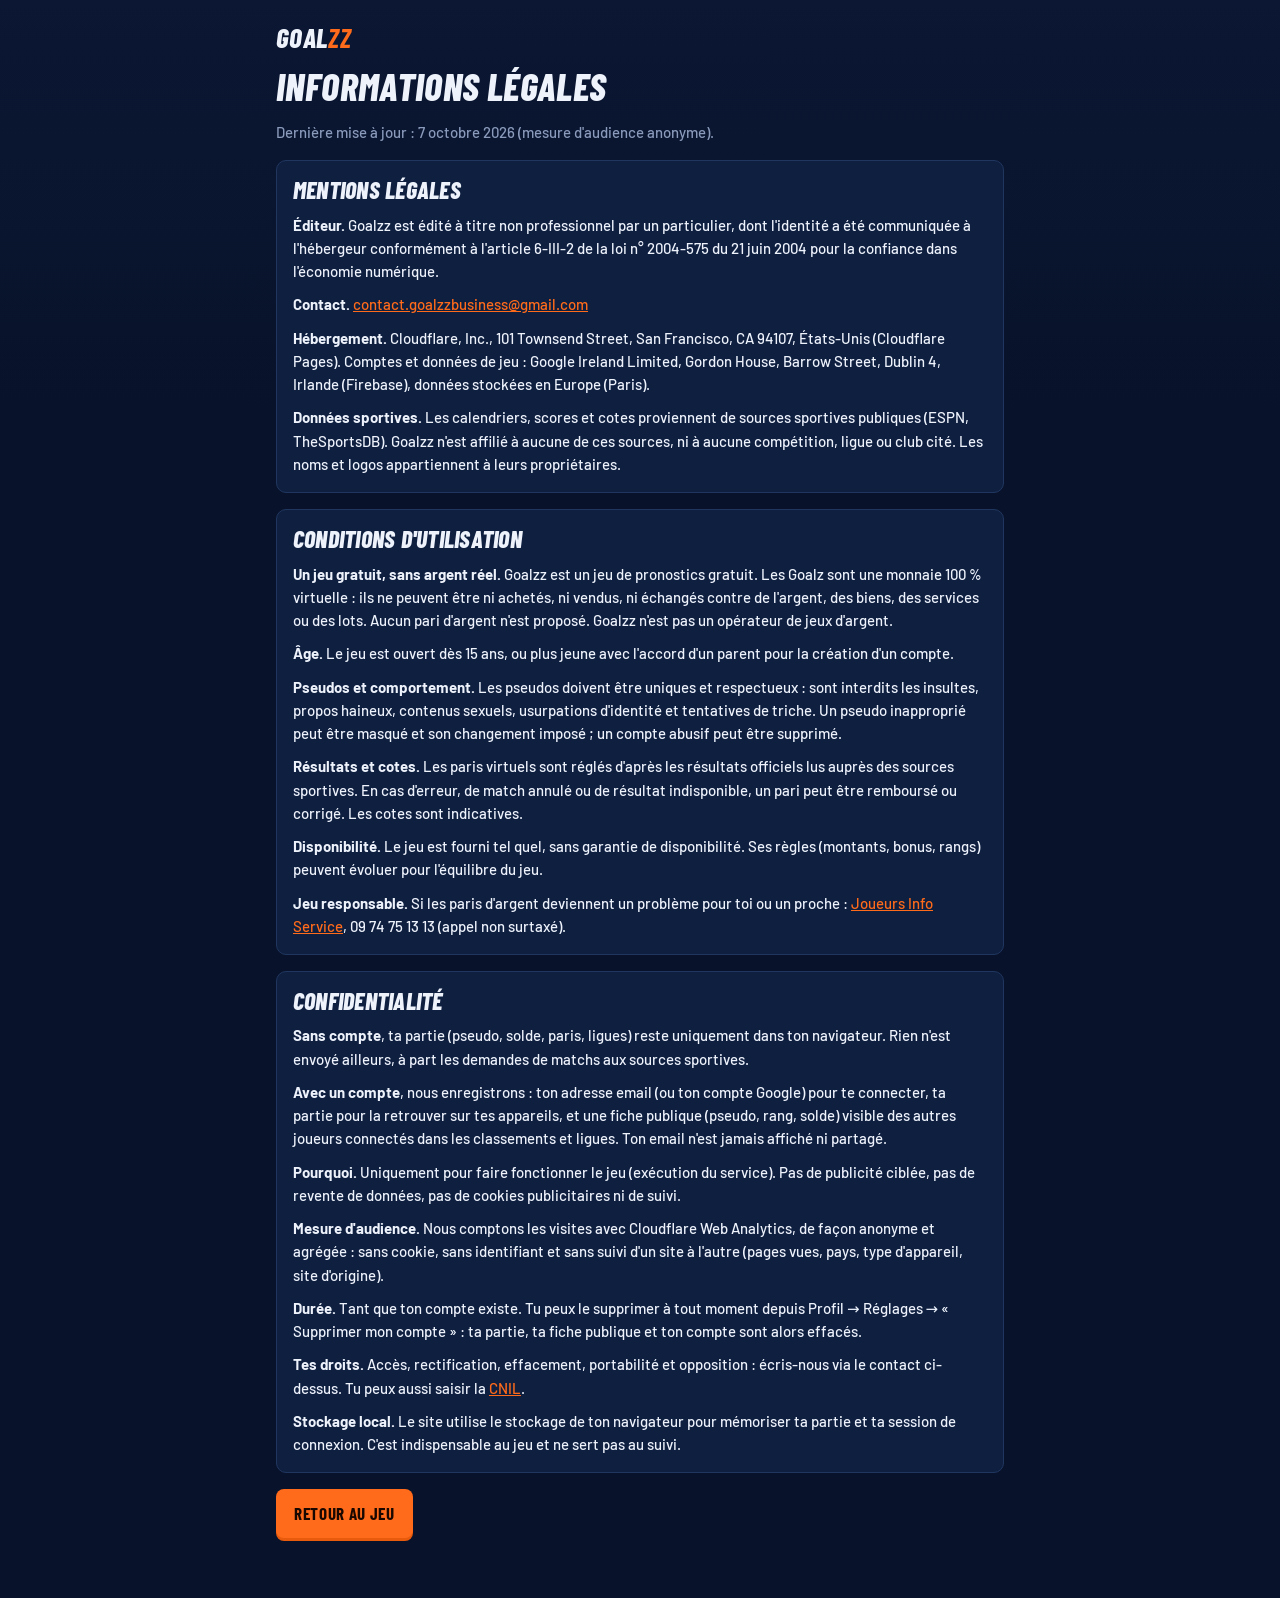
==== commit bc89a4bb: "Sans compte : visiter et parier seulement, le reste demande un compte" ====
--- a/legal.html
+++ b/legal.html
@@ -59,9 +59,9 @@
 
     <section id="confidentialite" class="card">
       <h2>Confidentialité</h2>
-      <p><strong>Compte.</strong> Un compte (Google ou email) est nécessaire pour jouer. Avant la
-        connexion, ta partie reste uniquement dans ton navigateur ; elle passe ensuite sur ton compte.</p>
-      <p><strong>Avec ton compte</strong>, nous enregistrons : ton adresse email (ou ton compte Google)
+      <p><strong>Sans compte</strong>, ta partie (pseudo, solde, paris, ligues) reste uniquement dans
+        ton navigateur. Rien n'est envoyé ailleurs, à part les demandes de matchs aux sources sportives.</p>
+      <p><strong>Avec un compte</strong>, nous enregistrons : ton adresse email (ou ton compte Google)
         pour te connecter, ta partie pour la retrouver sur tes appareils, et une fiche publique
         (pseudo, rang, solde) visible des autres joueurs connectés dans les classements et ligues.
         Ton email n'est jamais affiché ni partagé.</p>
--- a/css/styles.css
+++ b/css/styles.css
@@ -1020,6 +1020,14 @@
 .or::before, .or::after { content: ''; flex: 1; height: 1px; background: var(--line); }
 .or-toggle { width: 100%; padding: 6px 0; border: 0; background: none; cursor: pointer; font: inherit; font-size: 12px; font-weight: 600; color: var(--muted); }
 .or-toggle:hover, .or-toggle:focus-visible { color: var(--text); }
+.guest-play { text-align: left; }
+.guest-play summary { cursor: pointer; color: var(--muted); font-size: 14px; font-weight: 600; text-align: center; padding: 6px; }
+.guest-play[open] summary { margin-bottom: 10px; }
+.locked-page { display: grid; gap: 14px; max-width: 520px; }
+.saved-game svg { width: 15px; height: 15px; vertical-align: -2px; color: var(--accent); }
+.nav-lock { position: absolute; right: -7px; bottom: -4px; display: grid; place-items: center; width: 14px; height: 14px; border-radius: 50%; background: var(--surface-3); color: var(--muted); }
+.nav-lock svg { width: 9px; height: 9px; }
+.day-locked .day-ico { background: var(--surface-3); color: var(--muted); }
 .saved-game { margin: 0; padding: 10px 12px; border-radius: 10px; background: rgba(var(--accent-rgb), 0.12); border: 1px solid rgba(var(--accent-rgb), 0.4); font-size: 14px; }
 .in-app-hint { margin: 0; padding: 10px 12px; border-radius: 10px; background: var(--surface-2); border: 1px solid var(--line); color: var(--muted); font-size: 13px; }
 
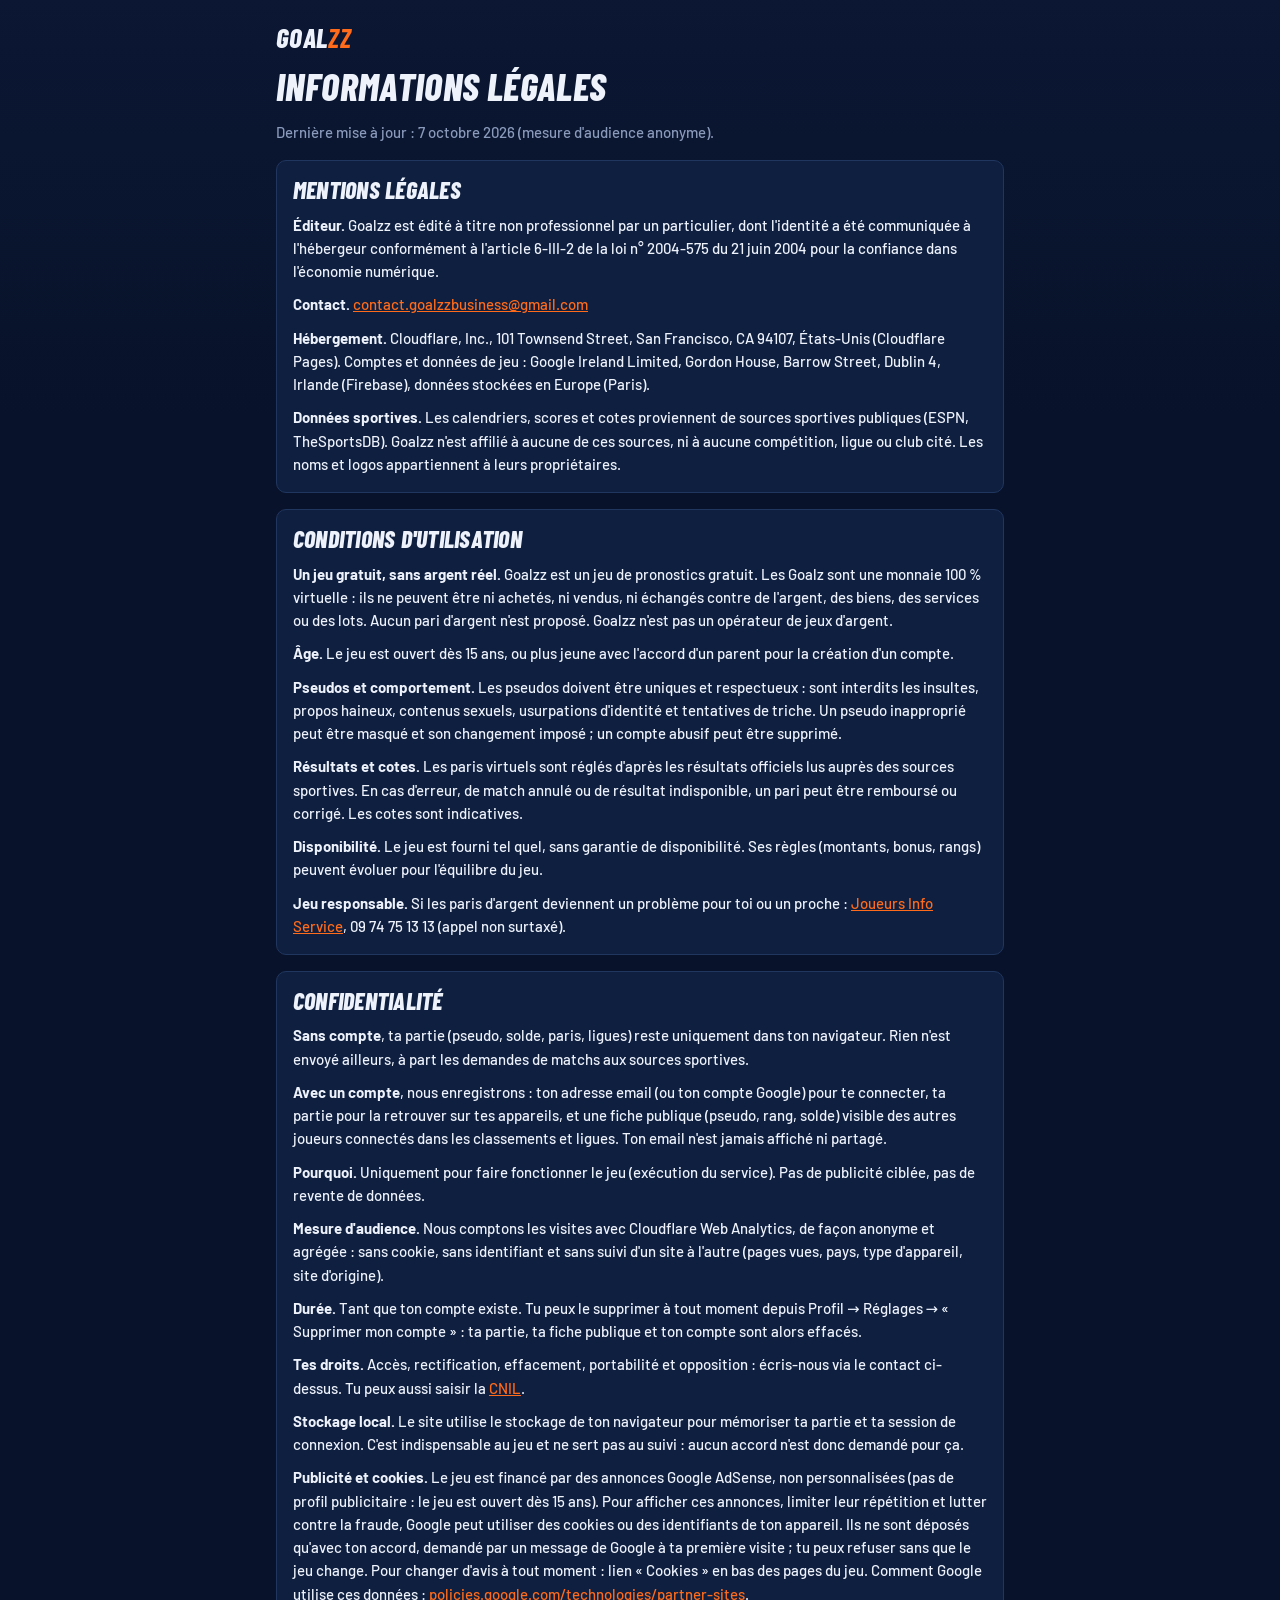
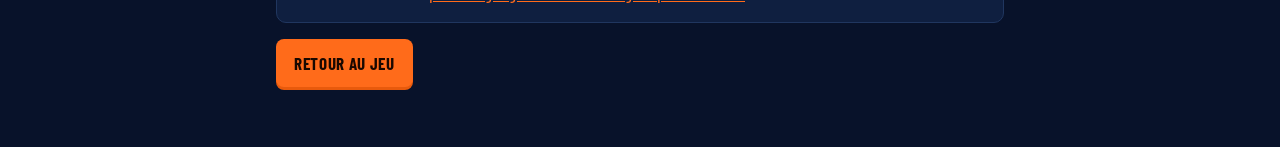
==== commit 6149e0b5: "Cookies : lien Cookies, page Confidentialité, prêt pour le message de consentement Google" ====
--- a/legal.html
+++ b/legal.html
@@ -66,7 +66,7 @@
         (pseudo, rang, solde) visible des autres joueurs connectés dans les classements et ligues.
         Ton email n'est jamais affiché ni partagé.</p>
       <p><strong>Pourquoi.</strong> Uniquement pour faire fonctionner le jeu (exécution du service).
-        Pas de publicité ciblée, pas de revente de données, pas de cookies publicitaires ni de suivi.</p>
+        Pas de publicité ciblée, pas de revente de données.</p>
       <p><strong>Mesure d'audience.</strong> Nous comptons les visites avec Cloudflare Web Analytics,
         de façon anonyme et agrégée : sans cookie, sans identifiant et sans suivi d'un site à l'autre
         (pages vues, pays, type d'appareil, site d'origine).</p>
@@ -78,7 +78,14 @@
         <a href="https://www.cnil.fr">CNIL</a>.</p>
       <p><strong>Stockage local.</strong> Le site utilise le stockage de ton navigateur pour
         mémoriser ta partie et ta session de connexion. C'est indispensable au jeu et ne sert pas au
-        suivi.</p>
+        suivi : aucun accord n'est donc demandé pour ça.</p>
+      <p id="cookies"><strong>Publicité et cookies.</strong> Le jeu est financé par des annonces Google
+        AdSense, non personnalisées (pas de profil publicitaire : le jeu est ouvert dès 15 ans). Pour
+        afficher ces annonces, limiter leur répétition et lutter contre la fraude, Google peut utiliser
+        des cookies ou des identifiants de ton appareil. Ils ne sont déposés qu'avec ton accord, demandé
+        par un message de Google à ta première visite ; tu peux refuser sans que le jeu change. Pour
+        changer d'avis à tout moment : lien « Cookies » en bas des pages du jeu. Comment Google utilise
+        ces données : <a href="https://policies.google.com/technologies/partner-sites">policies.google.com/technologies/partner-sites</a>.</p>
     </section>
 
     <p><a class="btn btn-primary" href="./">Retour au jeu</a></p>
--- a/css/styles.css
+++ b/css/styles.css
@@ -897,7 +897,7 @@
 .landing-ladder .rank-emblem { width: 28px; height: 32px; }
 @keyframes ladder-in { from { opacity: 0; transform: translateY(12px) scale(0.6); } }
 .features { list-style: none; margin: 0; padding: 0; display: grid; gap: 10px; text-align: left; }
-.features li { display: flex; gap: 12px; align-items: flex-start; padding: 12px; border-radius: 10px; background: rgba(15, 31, 64, 0.7); border: 1px solid var(--line); }
+.features li { display: flex; gap: 12px; align-items: flex-start; padding: 12px; border-radius: 10px; background: rgba(15, 31, 64, 0.7); background: color-mix(in srgb, var(--surface) 70%, transparent); border: 1px solid var(--line); }
 .features li > span:last-child { display: grid; gap: 2px; }
 .features strong { font: italic 800 17px/1.1 var(--display); text-transform: uppercase; letter-spacing: 0.02em; }
 .features .muted { font-size: 13px; line-height: 1.4; }
@@ -910,8 +910,9 @@
 .invite-banner { display: grid; gap: 4px; border-left: 3px solid var(--accent); background: linear-gradient(90deg, var(--accent-soft), var(--surface) 70%); animation: rise 0.4s var(--ease-out); }
 .invite-btn { margin-bottom: 4px; }
 .legal-links { display: flex; justify-content: center; flex-wrap: wrap; gap: 4px 14px; font-size: 12px; margin-top: 14px; }
-.legal-links a { color: var(--muted); text-decoration: underline; text-underline-offset: 2px; }
-.legal-links a:hover { color: var(--text); }
+.legal-links a, .legal-links .link-btn { color: var(--muted); text-decoration: underline; text-underline-offset: 2px; }
+.legal-links .link-btn { padding: 0; font: inherit; border-radius: 0; background: none; }
+.legal-links a:hover, .legal-links .link-btn:hover { color: var(--text); }
 @media (min-width: 900px) {
   .landing { grid-template-columns: 1.15fr 1fr; gap: 20px 48px; grid-template-areas: "hero card" "features card"; align-items: center; }
   .landing-hero { text-align: left; }
@@ -1441,7 +1442,7 @@
 .pack-offer.is-empty .pack-left { color: var(--muted); }
 .shop-lock + .shop-or { font-size: 11px; }
 
-/* ---------- Habillage Halloween (CONFIG.EVENT) ---------- */
+/* ---------- Habillage Halloween (CONFIG.EVENTS) ---------- */
 :root[data-event="halloween"] {
   --bg: #0c0716; --bg-2: #170b28; --surface: #1b1030; --surface-2: #25163d; --surface-3: #31204d;
   --line: #3a2458; --line-2: #513478; --muted: #a896c4; --placeholder: #7a6a99;
@@ -1534,6 +1535,58 @@
     linear-gradient(180deg, var(--surface-2), var(--surface));
   background-size: 60px 60px, auto, auto; background-position: top right, 0 0, 0 0; background-repeat: no-repeat; }
 @media (prefers-reduced-motion: reduce) { .spooky em, .spooky u, :root[data-event="halloween"] .topbar::after { animation: none; } }
+
+/* ---------- Habillage Noël (CONFIG.EVENTS) : sapin et rouge, guirlande, bonnet, neige ---------- */
+:root[data-event="noel"] {
+  --bg: #06140f; --bg-2: #0b2219; --surface: #102a20; --surface-2: #163527; --surface-3: #1d4232;
+  --line: #24503c; --line-2: #2f6a4f; --muted: #9fbfb0; --placeholder: #6f9282;
+  --accent: #e8372f; --accent-2: #a51717; --accent-ink: #fff; --accent-hover: #ff4d44; --accent-rgb: 232, 55, 47; --gold: #ffd166; --info: #7fd4ff; --info-soft: rgba(127, 212, 255, 0.14);
+}
+:root[data-event="noel"] body {
+  background-image:
+    radial-gradient(60% 40% at 15% 0%, rgba(255, 209, 102, 0.10), transparent 70%),
+    radial-gradient(50% 40% at 100% 30%, rgba(232, 55, 47, 0.10), transparent 70%),
+    linear-gradient(180deg, var(--bg-2), var(--bg) 420px);
+}
+:root[data-event="noel"] .topbar { background: rgba(6, 20, 15, 0.88); border-bottom-color: var(--accent); }
+/* Guirlande lumineuse sous la barre du haut */
+:root[data-event="noel"] .topbar::before {
+  content: ''; position: absolute; left: 0; right: 0; bottom: -7px; height: 10px; pointer-events: none;
+  background:
+    radial-gradient(circle, #ff4d44 0 3px, transparent 4px) 0 0 / 56px 10px repeat-x,
+    radial-gradient(circle, #ffd166 0 3px, transparent 4px) 14px 0 / 56px 10px repeat-x,
+    radial-gradient(circle, #6ee7a8 0 3px, transparent 4px) 28px 0 / 56px 10px repeat-x,
+    radial-gradient(circle, #7fd4ff 0 3px, transparent 4px) 42px 0 / 56px 10px repeat-x;
+  filter: drop-shadow(0 0 4px rgba(255, 220, 150, 0.9)); animation: twinkle 1.6s steps(2) infinite;
+}
+@keyframes twinkle { 50% { opacity: 0.55; } }
+:root[data-event="noel"] .freebar { background: linear-gradient(90deg, rgba(232, 55, 47, 0.35), rgba(22, 101, 52, 0.4), rgba(232, 55, 47, 0.35)); color: #fff4dc; }
+/* Logo en boule de Noël (js/ui/icons.js) : elle se balance doucement depuis son attache */
+:root[data-event="noel"] .logo svg.bauble-logo, :root[data-event="noel"] .brand-big svg.bauble-logo {
+  transform-origin: 50% 6%; animation: bauble-swing 3.2s ease-in-out infinite; filter: drop-shadow(0 0 6px rgba(255, 209, 102, 0.45));
+}
+@keyframes bauble-swing { 0%, 100% { transform: rotate(-7deg); } 50% { transform: rotate(7deg); } }
+/* Neige posée sur les cartes */
+:root[data-event="noel"] .card, :root[data-event="noel"] .featured, :root[data-event="noel"] .register { box-shadow: inset 0 3px 0 rgba(255, 255, 255, 0.55); }
+:root[data-event="noel"] .section-title::after { content: '🎄'; font-size: 0.7em; margin-left: 2px; }
+:root[data-event="noel"] .pack-pouch { background: linear-gradient(150deg, #ff5a52, #b91c1c 50%, #14532d); }
+:root[data-event="noel"] .pack-pouch small::after { content: ' 🎁'; }
+:root[data-event="noel"] .pack-back { background: linear-gradient(150deg, #ff5a52, #14532d); }
+:root[data-event="noel"] .btn-primary { background: linear-gradient(180deg, #ff4d44, #c81e1e); color: #fff; }
+:root[data-event="noel"] .landing-bg { filter: hue-rotate(-18deg) saturate(1.1) brightness(0.9); }
+:root[data-event="noel"] .nav-bottom .nav-item.active { text-shadow: 0 0 10px rgba(255, 209, 102, 0.7); }
+/* Boules suspendues en haut de l'accueil */
+.baubles { position: absolute; inset: 0 0 auto 0; height: 0; z-index: 2; pointer-events: none; }
+.baubles span { position: absolute; top: 0; width: 2px; height: var(--len); background: rgba(255, 236, 180, 0.6); transform-origin: top; animation: bauble-swing 4s ease-in-out infinite; }
+.baubles i { position: absolute; left: 50%; bottom: -26px; width: 30px; height: 30px; margin-left: -15px; border-radius: 50%;
+  background: radial-gradient(circle at 35% 32%, rgba(255, 255, 255, 0.85) 0 3px, transparent 9px), radial-gradient(circle at 40% 40%, var(--c), color-mix(in srgb, var(--c) 45%, #000)); box-shadow: 0 0 14px color-mix(in srgb, var(--c) 60%, transparent); }
+.baubles i::before { content: ''; position: absolute; left: 50%; top: -6px; width: 10px; height: 7px; margin-left: -5px; border-radius: 2px; background: #f2c14e; }
+@media (max-width: 600px) { .baubles span:nth-child(2), .baubles span:nth-child(3) { display: none; } }
+/* Flocons (js/ui/season.js) : au-dessus du contenu mais transparents aux clics */
+.snow { position: fixed; inset: 0; z-index: 20; pointer-events: none; overflow: hidden; }
+.snow i { position: absolute; top: -12px; color: #fff; opacity: 0.8; font-style: normal; animation: snow-fall linear infinite; text-shadow: 0 0 4px rgba(255, 255, 255, 0.7); }
+@keyframes snow-fall { to { transform: translate(var(--dx, 30px), 105vh) rotate(360deg); } }
+@media (prefers-reduced-motion: reduce) { .snow { display: none; } .baubles span { animation: none !important; } :root[data-event="noel"] .topbar::before, :root[data-event="noel"] svg.bauble-logo { animation: none; } }
 
 .album-rar { display: flex; align-items: baseline; gap: 8px; margin: 16px 0 8px; font: italic 800 18px/1 var(--display); text-transform: uppercase; color: var(--rar); }
 .album-rar small { font: 700 12px/1 var(--body); color: var(--muted); }
